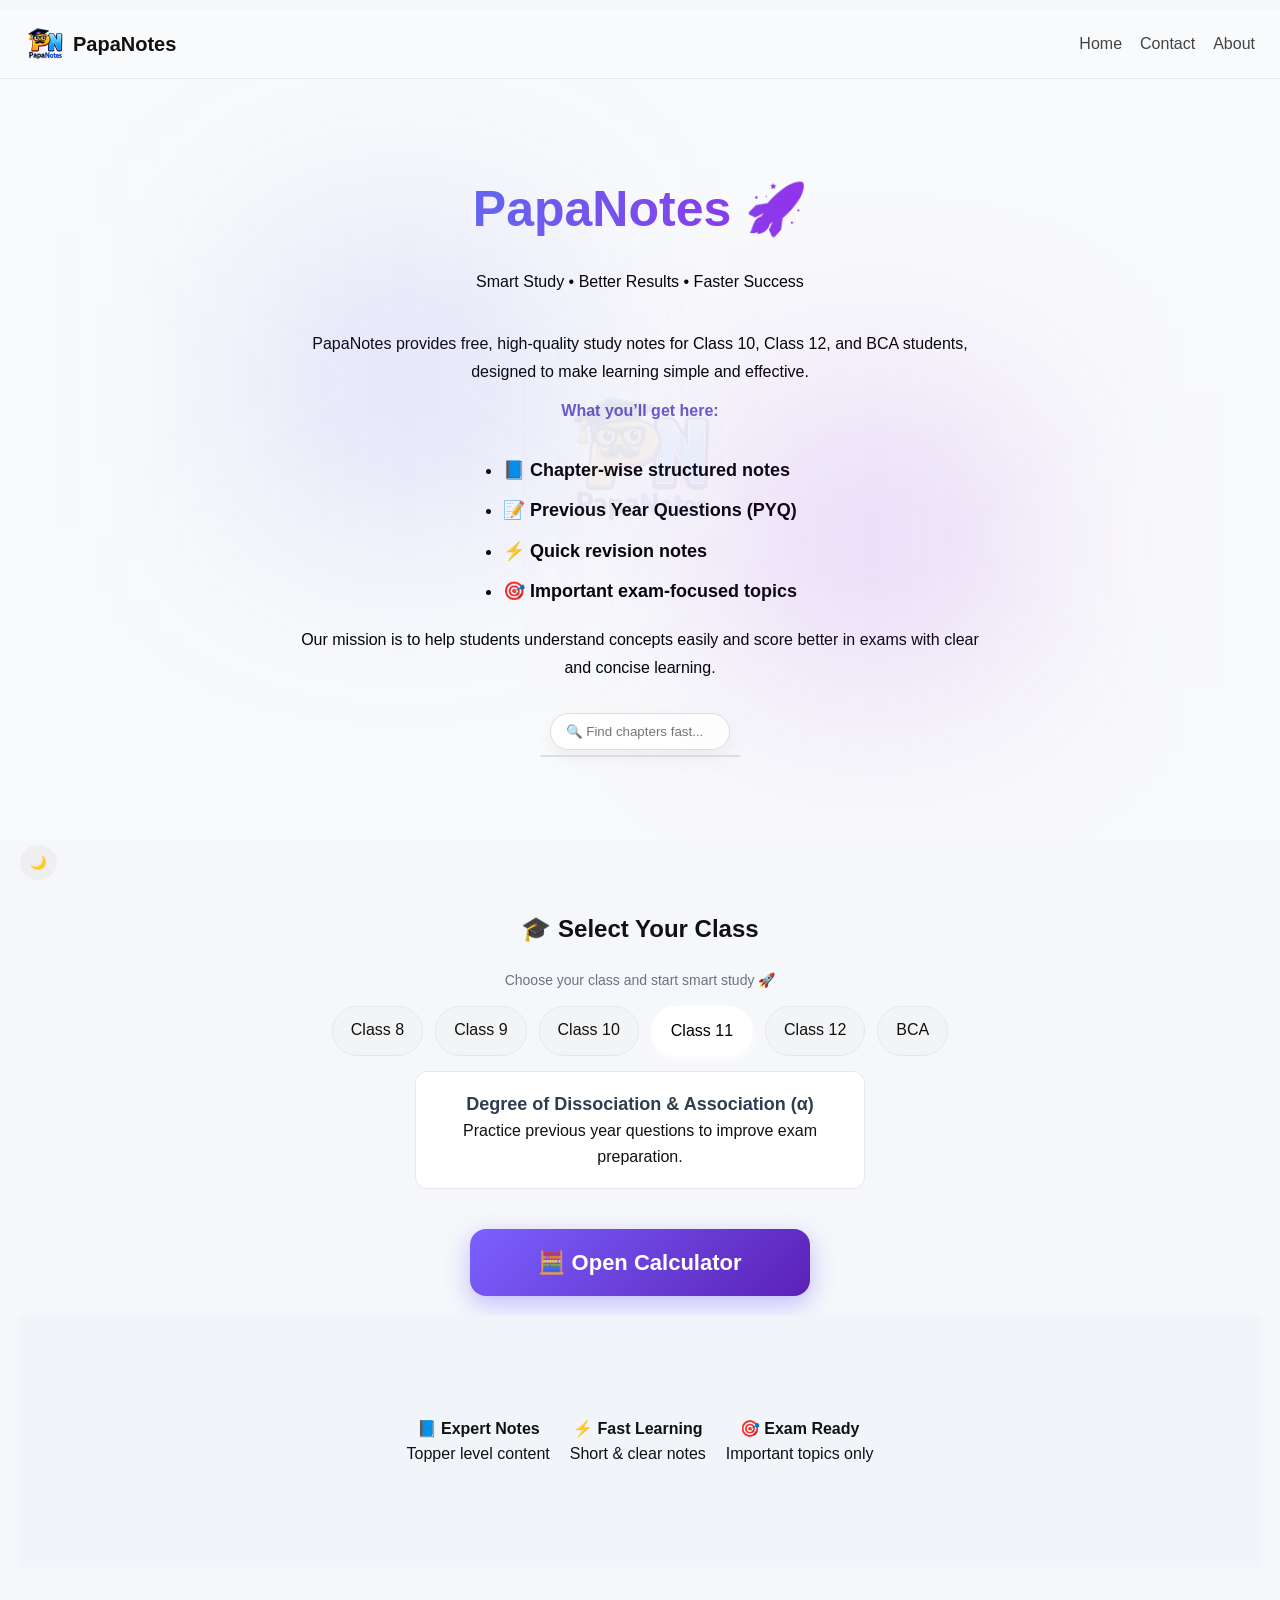
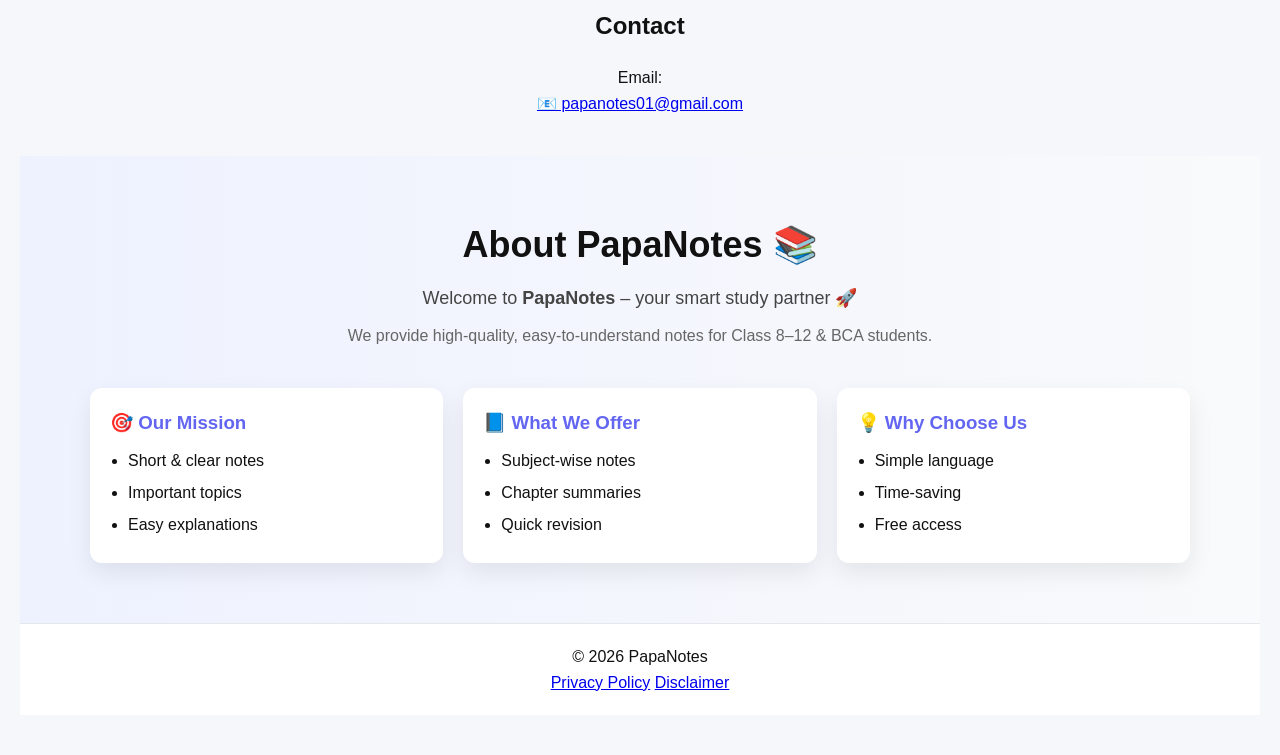
==== index.html @ 3b409f81 "Add files via upload" ====
<!DOCTYPE html>
<html lang="en">
<head>
  <script async src="https://pagead2.googlesyndication.com/pagead/js/adsbygoogle.js?client=ca-pub-1681547886173313"
     crossorigin="anonymous"></script>
  <!-- Google tag (gtag.js) -->
<script async src="https://www.googletagmanager.com/gtag/js?id=G-G0ZSZNT3M0"></script>
<script>
  window.dataLayer = window.dataLayer || [];
  function gtag(){dataLayer.push(arguments);}
  gtag('js', new Date());

  gtag('config', 'G-G0ZSZNT3M0');
</script>
  <meta name="google-site-verification" content="KwKXz7dbavoe0z3zYrjuUnHLo2ltd5LOJzb6hYoY4wk" />
  <meta property="og:image" content="https://papanotes-study.vercel.app/logopapanotes.png">
  <script type="application/ld+json">
{
  "@context": "https://schema.org",
  "@type": "Organization",
  "name": "PapaNotes",
  "url": "https://papanotes-study.vercel.app",
  "logo": "https://papanotes-study.vercel.app/logopapanotes.png"
}
</script>
<link rel="canonical" href="https://papanotes-study.vercel.app/">
  <meta charset="UTF-8">
  <meta name="viewport" content="width=device-width, initial-scale=1.0">
  
  <title>PapaNotes - All Subjects Notes for Class 8, 9, 10, 11, 12 | Free Study Material</title>
  <meta name="description" content="Download free notes for all subjects including Chemistry, Maths, Physics, Biology for Class 8, 9, 10, 11, 12. Best study material on PapaNotes.">

  <link rel="stylesheet" href="note.css">
  <link rel="icon" type="image/png" sizes="512x512" href="logopapanotes.png">
<link rel="apple-touch-icon" href="logopapanotes.png">
</head>


<body>
  <div id="loader">
  <div class="spinner"></div>
</div>
  

<!-- NAVBAR -->
<nav class="navbar">
  
  <h1><img src="logopapanotes.png" class="logo"> PapaNotes</h1>

  <div>
    <a href="#" onclick="goHome()">Home</a>
    <a href="#contact">Contact</a>
    <a href="about.html">About</a>


  </div>
</nav>


<!-- HERO -->
<section class="hero fade-up">
  <img src="logopapanotes.png" class="bg-logo">

  <h1 id="heroText"></h1>
  <p>Smart Study • Better Results • Faster Success</p>
  <div class="hero-text">

  <p>
  PapaNotes provides free, high-quality study notes for Class 10, Class 12, and BCA students, designed to make learning simple and effective.
  </p>

  <p><strong>What you’ll get here:</strong></p>

  <ul>
    <li>📘 Chapter-wise structured notes</li>
    <li>📝 Previous Year Questions (PYQ)</li>
    <li>⚡ Quick revision notes</li>
    <li>🎯 Important exam-focused topics</li>
  </ul>

  <p>
  Our mission is to help students understand concepts easily and score better in exams with clear and concise learning.
  </p>

</div>

  <!-- SEARCH -->
  <div class="search-box">
    <input id="search" placeholder="🔍 Find chapters fast...">

    <div id="suggestions" class="suggestions"></div>
  </div>
</section>

<!-- CATEGORY -->
<section class="categories fade-up">
  <h2 class="class-title">🎓 Select Your Class</h2>
<p class="sub-text">Choose your class and start smart study 🚀</p>

<div class="cat-box">
  <div class="cat" onclick="toggleClass('c8')"> Class 8</div>
<div class="cat" onclick="toggleClass('c9')"> Class 9</div>
<div class="cat" onclick="toggleClass('c10')"> Class 10</div>
<div class="cat active" onclick="toggleClass('c11')"> Class 11</div>
<div class="cat" onclick="toggleClass('c12')"> Class 12</div>
<div class="cat" onclick="toggleClass('bca')"> BCA</div>
</div>


    
    <div id="c8" class="subjects">
      <h3 onclick="toggleNote('math8')" class="sub-heading">Maths ➕</h3>

<div id="math8" class="note-content">

  <div class="card">
    <h3>1. Rational Numbers</h3>
    <p>Basics of rational numbers.</p>

    <div class="btn-box">
      <button class="btn pdf-btn">Coming Soon</button>
      <button class="btn info-btn disabled-btn" disabled>Info (Coming Soon)</button>
    </div>
  </div>

</div>
      <h3 onclick="toggleNote('sci8')" class="sub-heading">Science 🔬</h3>

<div id="sci8" class="note-content">

  <div class="card">
    <h3>1. Crop Production</h3>
    <p>Basics of agriculture.</p>

    <div class="btn-box">
      <button class="btn pdf-btn">Coming Soon</button>
      <button class="btn info-btn disabled-btn" disabled>Info (Coming Soon)</button>
    </div>
  </div>

</div>

    </div>
    <!-- CLASS 9 -->

<div id="c9" class="subjects">
      <h3 onclick="toggleNote('math9')" class="sub-heading">Maths ➕</h3>

<div id="math9" class="note-content">

  <div class="card">
    <h3>Number System</h3>
    <p>Basic concepts of real numbers.</p>


    <div class="btn-box">
      <button class="btn pdf-btn">Coming Soon</button>
      <button class="btn info-btn disabled-btn" disabled>Info (Coming Soon)</button>
    </div>
  </div>

</div>
      <h3 onclick="toggleNote('sci9')" class="sub-heading">Science 🔬</h3>

<div id="sci9" class="note-content">

  <!-- Chapter 1 -->
  <div class="card">
    <h3>📘 Class 9 Science – Chapter 1: Matter in Our Surroundings</h3>

    <p>
    This chapter explains the basic concept of matter, its properties, and different states (solid, liquid, gas). 
    It also covers particle nature of matter, diffusion, evaporation, and change of state with temperature and pressure.
    </p>

    <div class="btn-box">
      <button class="btn pdf-btn">Coming Soon</button>
      <button class="btn info-btn disabled-btn" disabled>
        Info (Coming Soon)
      </button>
    </div>
  </div>


  <!-- Chapter 2 -->
  <div class="card">
    <h3>📘 Class 9 Science – Chapter 2: Is Matter Around Us Pure</h3>

    <p>
    This chapter explains pure substances and mixtures. 
    Students learn about homogeneous and heterogeneous mixtures, solutions, colloids, suspensions, and separation techniques used in daily life.
    </p>

    <div class="btn-box">
      <button class="btn pdf-btn">Coming Soon</button>

      <button class="btn info-btn"
        onclick="event.stopPropagation(); openInfo(['chap2-science.jpeg'])">
        Info📊
      </button>
    </div>
  </div>

</div>
</div>
  <!-- CLASS 10 -->

<div id="c10" class="subjects">

  <p>Maths</p>

  <h3 onclick="toggleNote('science10')" style="cursor:pointer;">
    Science 📚
  </h3>

  <div id="science10" class="note-content" style="display:none;">

<!-- 1 -->
<div class="card" onclick style="border-left:6px solid #0800ff; background:linear-gradient(135deg,#f3e5f5,#fff);">
  <h3> 
1. Chemical Reactions & Equations
  </h3>




  <p>
Chemical Reactions and Equations is one of the most important chapters in Class 10 Science. It explains how substances change into new substances with different properties.
</p>

<p><strong>In this chapter, you will learn:</strong></p>

<ul>
  <li>What is a chemical reaction</li>
  <li>Types of chemical reactions (combination, decomposition, displacement, double displacement)</li>
  <li>How to write and balance chemical equations</li>
  <li>Oxidation and reduction (redox reactions)</li>
  <li>Effects like corrosion and rancidity</li>
</ul>


<p>
  
This chapter is very important for board exams and helps in building a strong foundation in chemistry.
</p>
 
  <div class="btn-box" onclick="event.stopPropagation()">
    <a href="/Chemical_Reactions_Class10.pdf" target="_blank" class="btn pdf-btn">Chemical_Reaction</a>
    <a href="/Galvanization_FINAL_v11.pdf" target="_blank" class="btn pdf-btn">Galvanization</a>
    <a href="/chemistry_poster.pdf" target="_blank" class="btn pdf-btn">First 30 Elements</a>
    <a href="/Reactivity_Series_FIXED.pdf" target="_blank" class="btn pdf-btn">Reactivity_Series</a>
    <a href="Corrosion&rancidity.pdf" target="_blank" class="btn pdf-btn">Corrosion & Rancidity</a>
  </div>
    




  <button class="btn info-btn"
onclick="event.stopPropagation(); openInfo([
  'Chemical_Reactions_info.jpeg',
  'goldenrules.jpeg',
  'OxidationReduction.jpeg',
  'CO2turn.jpeg',
  'reactivityseriesofmetals.jpeg',
  'common.jpeg',
  'electrolyticofwater.jpeg',
  'Corrosion_info.jpeg'
])">
  Info📊

  </button>
  </div>
   
<!-- 2 -->
<div class="card" onclick="toggleNote('ch2')" style="border-left:6px solid #7b1fa2; background:linear-gradient(135deg,#f3e5f5,#fff);">
  <h3>2. Acids, Bases & Salts</h3>

  <div id="ch2" class="note-content">
    <div class="btn-box">
      <button class="btn pdf-btn disabled-btn" disabled>PDF (Coming Soon)</button>
      <button class="btn info-btn disabled-btn" disabled>Info (Coming Soon)</button>
    </div>
  </div>
</div>

<!-- 3 -->
<div class="card" onclick="toggleNote('ch3')" style="border-left:6px solid #2e7d32; background:linear-gradient(135deg,#e8f5e9,#fff);">
  <h3>3. Metals & Non-Metals</h3>

  <div id="ch3" class="note-content">
    <div class="btn-box">
      <button class="btn pdf-btn disabled-btn" disabled>PDF (Coming Soon)</button>
      <button class="btn info-btn disabled-btn" disabled>Info (Coming Soon)</button>
    </div>
  </div>
</div>

<!-- 4 -->
<div class="card" onclick="toggleNote('ch4')" style="border-left:6px solid #ef6c00; background:linear-gradient(135deg,#fff3e0,#fff);">
  <h3>4. Carbon & Its Compounds</h3>

  <div id="ch4" class="note-content">
    <div class="btn-box">
      <button class="btn pdf-btn disabled-btn" disabled>PDF (Coming Soon)</button>
      <button class="btn info-btn disabled-btn" disabled>Info (Coming Soon)</button>
    </div>
  </div>
</div>

<!-- 5 -->
<div class="card" onclick="toggleNote('ch5')" style="border-left:6px solid #c62828; background:linear-gradient(135deg,#ffebee,#fff);">
  <h3>5. Life Processes</h3>

  <div id="ch5" class="note-content">
    <div class="btn-box">
      <button class="btn pdf-btn disabled-btn" disabled>PDF (Coming Soon)</button>
      <button class="btn info-btn"
        onclick="event.stopPropagation(); openInfo(['lifeprocesses.jpeg'])">
        Info📊
      </button>
    </div>
  </div>
</div>

<!-- 6 -->
<div class="card" onclick="toggleNote('ch6')" style="border-left:6px solid #00897b; background:linear-gradient(135deg,#e0f2f1,#fff);">
  <h3>6. Control & Coordination</h3>
  <div id="ch6" class="note-content">
    <div class="btn-box">
      <button class="btn pdf-btn disabled-btn" disabled>PDF (Coming Soon)</button>
      <button class="btn info-btn disabled-btn" disabled>Info (Coming Soon)</button>
    </div>
  </div>
</div>

<!-- 7 -->
<div class="card" onclick="toggleNote('ch7')" style="border-left:6px solid #d81b60; background:linear-gradient(135deg,#fce4ec,#fff);">
  <h3>7. How do Organisms Reproduce</h3>
  <div id="ch7" class="note-content">
    <div class="btn-box">
      <button class="btn pdf-btn disabled-btn" disabled>PDF (Coming Soon)</button>
      <button class="btn info-btn disabled-btn" disabled>Info (Coming Soon)</button>
    </div>
  </div>
</div>

<!-- 8 -->
<div class="card" onclick="toggleNote('ch8')" style="border-left:6px solid #3949ab; background:linear-gradient(135deg,#e8eaf6,#fff);">
  <h3>8. Heredity & Evolution</h3>
  <div id="ch8" class="note-content">
    <div class="btn-box">
      <button class="btn pdf-btn disabled-btn" disabled>PDF (Coming Soon)</button>
      <button class="btn info-btn disabled-btn" disabled>Info (Coming Soon)</button>
    </div>
  </div>
</div>

<!-- 9 -->
<div class="card" onclick="toggleNote('ch9')" style="border-left:6px solid #f9a825; background:linear-gradient(135deg,#fffde7,#fff);">
  <h3>9. Light - Reflection & Refraction</h3>
  <div id="ch9" class="note-content">
    <div class="btn-box">
      <button class="btn pdf-btn disabled-btn" disabled>PDF (Coming Soon)</button>
      <button class="btn info-btn"
        onclick="event.stopPropagation(); openInfo(['mirror&lens.jpeg'])">
        Info📊
      </button>
    </div>
  </div>
</div>

<!-- 10 -->
<div class="card" onclick="toggleNote('ch10')" style="border-left:6px solid #00acc1; background:linear-gradient(135deg,#e0f7fa,#fff);">
  <h3>10. Human Eye & Colourful World</h3>
  <div id="ch10" class="note-content">
    <div class="btn-box">
      <button class="btn pdf-btn disabled-btn" disabled>PDF (Coming Soon)</button>
      <button class="btn info-btn disabled-btn" disabled>Info (Coming Soon)</button>
    </div>
  </div>
</div>

<!-- 11 -->
<div class="card" onclick="toggleNote('ch11')" style="border-left:6px solid #6d4c41; background:linear-gradient(135deg,#efebe9,#fff);">
  <h3>11. Electricity</h3>
  <div id="ch11" class="note-content">
    <div class="btn-box">
      <button class="btn pdf-btn disabled-btn" disabled>PDF (Coming Soon)</button>
      <button class="btn info-btn disabled-btn" disabled>Info (Coming Soon)</button>
    </div>
  </div>
</div>

<!-- 12 -->
<div class="card" onclick="toggleNote('ch12')" style="border-left:6px solid #9e9d24; background:linear-gradient(135deg,#f9fbe7,#fff);">
  <h3>12. Magnetic Effects of Electric Current</h3>
  <div id="ch12" class="note-content">
    <div class="btn-box">
      <button class="btn pdf-btn disabled-btn" disabled>PDF (Coming Soon)</button>
      <button class="btn info-btn disabled-btn" disabled>Info (Coming Soon)</button>
    </div>
  </div>
</div>

<!-- 13 -->
<div class="card" onclick="toggleNote('ch13')" style="border-left:6px solid #616161; background:linear-gradient(135deg,#eeeeee,#fff);">
  <h3>13. Our Environment</h3>
  <div id="ch13" class="note-content">
    <div class="btn-box">
      <button class="btn pdf-btn disabled-btn" disabled>PDF (Coming Soon)</button>
      <button class="btn info-btn disabled-btn" disabled>Info (Coming Soon)</button>
    </div>
  </div>
</div>

  </div>
</div>

    
    <div id="c11" class="subjects">
      <!-- CLASS 11 CHEMISTRY -->

<h3 onclick="toggleNote('chem11')" class="subject-title bio" style="cursor:pointer;">
  Chemistry 🧪
</h3>

<div id="chem11" class="note-content" style="display:none;">

  <!-- Chapter 1 -->
  <div class="card">
    <h3>Some Basic Concepts of Chemistry</h3>
    <p>Introduction to chemistry, mole concept, laws of chemical combination.</p>
    <div class="btn-box">
      <button class="btn pdf-btn">Coming Soon</button>
      <!-- Info working -->
      <button class="btn info-btn"
        onclick="event.stopPropagation(); openInfo(['propertiesofmater.jpeg','statesofmater.jpeg'])">
        Info📊
      </button>
    </div>
  </div>

  <!-- Chapter 2 -->
  <div class="card">
    <h3>Structure of Atom</h3>
    <p>Atomic models, quantum numbers, electronic configuration.</p>
    <div class="btn-box">
      <button class="btn pdf-btn">Coming Soon</button>
      <button class="btn info-btn">Coming Soon</button>
    </div>
  </div>

  <!-- Chapter 3 -->
  <div class="card">
    <h3>Classification of Elements and Periodicity</h3>
    <p>Periodic table, trends, properties of elements.</p>
    <div class="btn-box">
      <button class="btn pdf-btn">Coming Soon</button>
      <button class="btn info-btn">Coming Soon</button>
    </div>
  </div>

  <!-- Chapter 4 -->
  <div class="card">
    <h3>Chemical Bonding and Molecular Structure</h3>
    <p>Types of bonds, VSEPR theory, hybridization.</p>
    <div class="btn-box">
      <button class="btn pdf-btn">Coming Soon</button>
      <button class="btn info-btn">Coming Soon</button>
    </div>
  </div>

  <!-- Chapter 5 -->
  <div class="card">
    <h3>States of Matter (Gases and Liquids)</h3>
    <p>Gas laws, intermolecular forces, behaviour of gases.</p>
    <div class="btn-box">
      <button class="btn pdf-btn">Coming Soon</button>
      <button class="btn info-btn">Coming Soon</button>
    </div>
  </div>

  <!-- Chapter 6 -->
  <div class="card">
    <h3>Thermodynamics</h3>
    <p>Energy changes, laws of thermodynamics, enthalpy.</p>
    <div class="btn-box">
      <button class="btn pdf-btn">Coming Soon</button>
      <button class="btn info-btn">Coming Soon</button>
    </div>
  </div>

  <!-- Chapter 7 -->
  <div class="card">
    <h3>Equilibrium</h3>
    <p>Chemical and ionic equilibrium, Le Chatelier’s principle.</p>
    <div class="btn-box">
      <button class="btn pdf-btn">Coming Soon</button>
      <button class="btn info-btn">Coming Soon</button>
    </div>
  </div>

  <!-- Chapter 8 -->
  <div class="card">
    <h3>Redox Reactions</h3>
    <p>Oxidation, reduction, balancing redox reactions.</p>
    <div class="btn-box">
      <button class="btn pdf-btn">Coming Soon</button>
      <button class="btn info-btn">Coming Soon</button>
    </div>
  </div>

  <!-- Chapter 9 -->
  <div class="card">
    <h3>Hydrogen</h3>
    <p>Properties, uses, and compounds of hydrogen.</p>
    <div class="btn-box">
      <button class="btn pdf-btn">Coming Soon</button>
      <button class="btn info-btn">Coming Soon</button>
    </div>
  </div>

  <!-- Chapter 10 -->
  <div class="card">
    <h3>The s-Block Elements</h3>
    <p>Alkali and alkaline earth metals.</p>
    <div class="btn-box">
      <button class="btn pdf-btn">Coming Soon</button>
      <button class="btn info-btn">Coming Soon</button>
    </div>
  </div>

  <!-- Chapter 11 -->
  <div class="card">
    <h3>The p-Block Elements</h3>
    <p>Group 13 to 18 elements and their properties.</p>
    <div class="btn-box">
      <button class="btn pdf-btn">Coming Soon</button>
      <button class="btn info-btn">Coming Soon</button>
    </div>
  </div>

  <!-- Chapter 12 -->
  <div class="card">
    <h3>Organic Chemistry – Some Basic Principles</h3>
    <p>Basic concepts, nomenclature, reaction mechanisms.</p>
    <div class="btn-box">
      <button class="btn pdf-btn">Coming Soon</button>
      <button class="btn info-btn">Coming Soon</button>
    </div>
  </div>

  <!-- Chapter 13 -->
  <div class="card">
    <h3>Hydrocarbons</h3>
    <p>Alkanes, alkenes, alkynes, aromatic hydrocarbons.</p>
    <div class="btn-box">
      <button class="btn pdf-btn">Coming Soon</button>
      <button class="btn info-btn">Coming Soon</button>
    </div>
  </div>

  <!-- Chapter 14 -->
  <div class="card">
    <h3>Environmental Chemistry</h3>
    <p>Pollution, environmental issues, green chemistry.</p>
    <div class="btn-box">
      <button class="btn pdf-btn">Coming Soon</button>
      <button class="btn info-btn">Coming Soon</button>
    </div>
  </div>

</div>
    </div>


<div id="c12" class="subjects">

  <!-- Biology heading -->
<h3 onclick="toggleNote('bioSection')" class="subject-title bio" style="cursor:pointer;">
  Biology 🧬
</h3>

<!-- Hidden Biology section -->
<div id="bioSection" class="note-content">

  <div class="card" onclick="toggleNote('bio1')">
    <h3>1. Life Processes</h3>
    <p>Nutrition, respiration, transportation & excretion basics.</p>

    <div id="bio1" class="note-content">
      <div class="btn-box">

        <!-- Coming Soon -->
        <button class="btn pdf-btn disabled">
          Coming Soon ⏳
        </button>

        <!-- Info -->
        <button class="btn info-btn"
          onclick="event.stopPropagation(); openInfo(['Biology-info.jpeg'])">
          Info
        </button>

      </div>
    </div>
  </div>

</div>

  <!-- 🔥 CHEMISTRY (FULL WORKING) -->
  <p onclick="toggleNote('chem12')" style="cursor:pointer;">
      Chemistry 🧪</p>

<div id="chem12" class="note-content">

 
  <!-- 1 -->
  <div class="card" onclick="toggleNote('c12ch1')">
  <h3>1. Solutions</h3>
  <p>
Solutions is one of the most important chapters in Class 12 Chemistry. It deals with the properties and behavior of solutions and their applications in daily life.
</p>

<p><strong>In this chapter, you will learn:</strong></p>

<ul>
  <li>Types of solutions (solid, liquid, gaseous)</li>
  <li>Concentration terms (molarity, molality, mole fraction)</li>
  <li>Raoult’s Law and its applications</li>
  <li>Ideal and non-ideal solutions</li>
  <li>Colligative properties (boiling point elevation, freezing point depression, osmotic pressure)</li>
</ul>



<p>
This chapter is very important for board exams and contains both theory and numerical-based questions.
</p>

  <div id="c12ch1" class="note-content">
    <div class="btn-box">

      <!-- PDF --> <a href="/AZEOTROPE.pdf" target="_blank" class="btn pdf-btn">Azeotrope</a>

<a href="/Colligative_Properties.pdf" target="_blank" class="btn pdf-btn">Colligative Properties</a>

<a href="/Gas_Laws_.pdf" target="_blank" class="btn pdf-btn">Henry, Raoult & Dalton</a>
<a href="n-factor-value-of-different-compound.pdf" target="_blank" class="btn pdf-btn">Normality ( n- factor) value</a>

      <!-- Info working -->
      <button class="btn info-btn"
onclick="event.stopPropagation(); openInfo([
  'degree.jpeg',
  'azeotrope.jpeg',
  'colligative.jpeg',
  'chatelier.3.jpeg',
  'solution_info.jpeg'
])">
  Info📊
</button>

    </div>
  </div> 
  </div>
  

  
<!-- 2 -->
<div class="card" onclick="toggleNote('c12ch2')">
  <h3>2. Electrochemistry</h3>
  <p>
Electrochemistry is one of the most important chapters in Class 12 Chemistry. It deals with the relationship between electrical energy and chemical reactions.
</p>

<p><strong>In this chapter, you will learn:</strong></p>

<ul>
  <li>Electrochemical cells and their types</li>
  <li>Galvanic (voltaic) and electrolytic cells</li>
  <li>Electrode potential and standard electrode potential</li>
  <li>Nernst equation and its applications</li>
  <li>Conductance and conductivity</li>
  <li>Batteries and fuel cells</li>
</ul>



<p>
This chapter is very important for board exams and includes both theory and numerical questions.
</p>
  
  <div id="c12ch2" class="note-content">
    <div class="btn-box">
      <a href="/ELECTRODES.pdf" target="_blank" class="btn pdf-btn">ELECTRODES</a>
      <a href="Electrochemical_Cell.pdf" target="_blank" class="btn pdf-btn">Electrochemical_Cell</a>

      <!-- Info working -->
      <button class="btn info-btn"
        onclick="event.stopPropagation(); openInfo(['chapter2-cell-sign-convention.jpeg','Electrochemical_Cel_linfo.jpeg','Salt_bridge&electrode.jpeg','standard.jpeg'])">
        Info📊
      </button>

    </div>
  </div>
</div>

<!-- 3 -->
<div class="card" onclick="toggleNote('c12ch3')">
  <h3>3. Chemical Kinetics</h3>
  <div id="c12ch3" class="note-content">
    <div class="btn-box">
      <button class="btn pdf-btn disabled-btn" disabled>PDF (Coming Soon)</button>
      <button class="btn info-btn disabled-btn" disabled>Info (Coming Soon)</button>
    </div>
  </div>
</div>

<!-- 4 -->
<div class="card" onclick="toggleNote('c12ch4')">
  <h3>4. d- and f-Block Elements</h3>
  <div id="c12ch4" class="note-content">
    <div class="btn-box">
      <button class="btn pdf-btn disabled-btn" disabled>PDF (Coming Soon)</button>
      <button class="btn info-btn disabled-btn" disabled>Info (Coming Soon)</button>
    </div>
  </div>
</div>

<!-- 5 -->
<div class="card" onclick="toggleNote('c12ch5')">
  <h3>5. Coordination Compounds</h3>
  <div id="c12ch5" class="note-content">
    <div class="btn-box">
      <button class="btn pdf-btn disabled-btn" disabled>PDF (Coming Soon)</button>
      <button class="btn info-btn disabled-btn" disabled>Info (Coming Soon)</button>
    </div>
  </div>
</div>

<!-- 6 -->
<div class="card" onclick="toggleNote('c12ch6')">
  <h3>6. Haloalkanes and Haloarenes</h3>
  <div id="c12ch6" class="note-content">
    <div class="btn-box">
      <button class="btn pdf-btn disabled-btn" disabled>PDF (Coming Soon)</button>
      <button class="btn info-btn disabled-btn" disabled>Info (Coming Soon)</button>
    </div>
  </div>
</div>

<!-- 7 -->
<div class="card" onclick="toggleNote('c12ch7')">
  <h3>7. Alcohols, Phenols and Ethers</h3>
  <div id="c12ch7" class="note-content">
    <div class="btn-box">
      <button class="btn pdf-btn disabled-btn" disabled>PDF (Coming Soon)</button>
      <button class="btn info-btn disabled-btn" disabled>Info (Coming Soon)</button>
    </div>
  </div>
</div>

<!-- 8 -->
<div class="card" onclick="toggleNote('c12ch8')">
  <h3>8. Aldehydes, Ketones and Carboxylic Acids</h3>
  <div id="c12ch8" class="note-content">
    <div class="btn-box">
      <button class="btn pdf-btn disabled-btn" disabled>PDF (Coming Soon)</button>
      <button class="btn info-btn disabled-btn" disabled>Info (Coming Soon)</button>
    </div>
  </div>
</div>

<!-- 9 -->
<div class="card" onclick="toggleNote('c12ch9')">
  <h3>9. Amines</h3>
  <div id="c12ch9" class="note-content">
    <div class="btn-box">
      <button class="btn pdf-btn disabled-btn" disabled>PDF (Coming Soon)</button>
      <button class="btn info-btn disabled-btn" disabled>Info (Coming Soon)</button>
    </div>
  </div>
</div>

<!-- 10 -->
<div class="card" onclick="toggleNote('c12ch10')">
  <h3>10. Biomolecules</h3>
  <div id="c12ch10" class="note-content">
    <div class="btn-box">
      <button class="btn pdf-btn disabled-btn" disabled>PDF (Coming Soon)</button>
      <button class="btn info-btn disabled-btn" disabled>Info (Coming Soon)</button>
    </div>
  </div>
</div>
</div>  <!-- chem12 -->
</div>  <!-- c12 -->



<div id="bca" class="subjects">

  <p onclick="toggleNote('bcaPyq')" style="cursor:pointer;">
    PYQ 📚
  </p>

  <div id="bcaPyq" class="note-content">

    <!-- DSA -->
    <div class="card blue" onclick="toggleNote('dsa')">
      <div class="icon">💻</div>

      <div class="content">
        <h3>DSA in C</h3>
        <p>
DSA in C Previous Year Questions help students understand important concepts like arrays, linked lists, stacks, and queues.

These questions are useful for practicing problem-solving and improving coding skills for exams.

Regular practice of PYQs helps in understanding exam patterns and scoring better marks.
</p>

        <div id="dsa" class="note-content">
          <div class="btn-box">
            <a href="DATA STRUCTURES---PYQ....pdf" class="btn pdf-btn">PYQ</a>
            <button class="btn info-btn disabled-btn" disabled>Info (Coming Soon)</button>
              
            </button>
          </div>
        </div>
      </div>

      <div class="arrow">➜</div>
    </div>

    <!-- WEB -->
    <div class="card purple" onclick="toggleNote('web')">
      <div class="icon">🌐</div>

      <div class="content">
        <h3>Web Technology</h3>
        <p>
Web Technology PYQs cover important topics like HTML, CSS, JavaScript, and web development basics.

These questions help students revise key concepts and understand how web applications are built.

Practicing previous year questions improves both theoretical and practical knowledge.
</p>

        <div id="web" class="note-content">
          <div class="btn-box">
            <a href="Web-tecknology..pdf" class="btn pdf-btn">PYQ</a>
            <button class="btn info-btn disabled-btn" disabled>Info (Coming Soon)</button>
            </button>
          </div>
        </div>
      </div>

      <div class="arrow">➜</div>
    </div>

    <!-- JAVA -->
    <div class="card green" onclick="toggleNote('java')">
      <div class="icon">☕</div>

      <div class="content">
        <h3>Java</h3>
        <p>
Java Previous Year Questions focus on object-oriented programming concepts such as classes, inheritance, polymorphism, and exception handling.

These questions are important for both theory and coding-based exams.

Practicing PYQs helps in improving logical thinking and programming skills.
</p>

        <div id="java" class="note-content">
          <div class="btn-box">
            <a href="OOP-java.pdf" class="btn pdf-btn">PYQ</a>
            <button class="btn info-btn disabled-btn" disabled>Info (Coming Soon)</button>
            </button>
          </div>
        </div>
      </div>

      <div class="arrow">➜</div>
    </div>

    <!-- OS -->
    <div class="card blue" onclick="toggleNote('os')">
      <div class="icon">🖥️</div>

      <div class="content">
        <h3>Operating System</h3>
        <p>
Operating System PYQs include important topics like process management, memory management, scheduling, and file systems.

These questions help students understand core OS concepts and prepare effectively for exams.

Regular practice ensures better understanding and higher scores.
</p>

        <div id="os" class="note-content">
          <div class="btn-box">
            <a href="OPERATING SYSTEM.pdf" class="btn pdf-btn">PYQ</a>
            <button class="btn info-btn disabled-btn" disabled>Info (Coming Soon)</button>
            </button>
          </div>
        </div>
      </div>

      <div class="arrow">➜</div>
    </div>

  </div>
</div>
<!-- NOTES -->
<section class="notes fade-up" id="notes">

  <div class="container">  

    <!-- 🔥 NEW IMAGE NOTE (α TOPIC) -->
    <div class="card" onclick="toggleNote('alphaNote')">
      <h3>Degree of Dissociation & Association (α)</h3>
      <p>
Practice previous year questions to improve exam preparation.
</p>

      <div id="alphaNote" class="note-content">
        
        <img src="alpha.jpg.jpeg" class="note-img" onclick="openImage(this.src)">

        <a href="alpha.jpg.jpeg" target="_blank">🔍 Full View</a>
        <a href="alpha.jpg.jpeg" download>⬇️ Download</a>

      </div>
    </div>

  </div>
</section>
<!-- OPEN BUTTON -->

<div class="calc-option"
onclick="toggleCalculator()">

🧮 Open Calculator

</div>

<!-- CALCULATOR -->

<div id="calculator-box">

  <div class="calc">

    <input type="text"
    id="display"
    readonly>

    <div class="buttons">

      <button onclick="clearDisplay()">C</button>

      <button onclick="appendValue('%')">%</button>

      <button onclick="appendValue('/')">/</button>

      <button onclick="deleteLast()">⌫</button>

      <button onclick="appendValue('7')">7</button>
      <button onclick="appendValue('8')">8</button>
      <button onclick="appendValue('9')">9</button>
      <button onclick="appendValue('*')">*</button>

      <button onclick="appendValue('4')">4</button>
      <button onclick="appendValue('5')">5</button>
      <button onclick="appendValue('6')">6</button>
      <button onclick="appendValue('-')">-</button>

      <button onclick="appendValue('1')">1</button>
      <button onclick="appendValue('2')">2</button>
      <button onclick="appendValue('3')">3</button>
      <button onclick="appendValue('+')">+</button>

      <button onclick="appendValue('0')">0</button>

      <button onclick="appendValue('.')">.</button>

      <button onclick="calculate()">=</button>

    </div>

  </div>

</div>

<!-- IMAGE POPUP -->


<!-- FEATURES -->
<section class="features fade-up">
  <div class="features">
  <div class="feature-box">
    <h4>📘 Expert Notes</h4>
    <p>Topper level content</p>
  </div>

  <div class="feature-box">
    <h4>⚡ Fast Learning</h4>
    <p>Short & clear notes</p>
  </div>

  <div class="feature-box">
    <h4>🎯 Exam Ready</h4>
    <p>Important topics only</p>
  </div>
</div>
</section>

<!-- CONTACT -->
<section id="contact" class="fade-up">
  <h2>Contact</h2>

  <p>Email:</p>
  <a href="mailto:papanotes01@gmail.com">
    📧 papanotes01@gmail.com
  </a>
</section>
<section class="about-section">

  <div class="about-box">

    <h1>About PapaNotes 📚</h1>

    <p class="about-intro">
      Welcome to <b>PapaNotes</b> – your smart study partner 🚀
    </p>

    <p class="about-desc">
      We provide high-quality, easy-to-understand notes for Class 8–12 & BCA students.
    </p>

    <div class="about-grid">

      <div class="about-card">
        <h3>🎯 Our Mission</h3>
        <ul>
          <li>Short & clear notes</li>
          <li>Important topics</li>
          <li>Easy explanations</li>
        </ul>
      </div>

      <div class="about-card">
        <h3>📘 What We Offer</h3>
        <ul>
          <li>Subject-wise notes</li>
          <li>Chapter summaries</li>
          <li>Quick revision</li>
        </ul>
      </div>

      <div class="about-card">
        <h3>💡 Why Choose Us</h3>
        <ul>
          <li>Simple language</li>
          <li>Time-saving</li>
          <li>Free access</li>
        </ul>
      </div>

    </div>

  </div>
  

</section>

<!-- FOOTER -->
<footer>
  <p>© 2026 PapaNotes</p>

  <a href="privacy.html">Privacy Policy</a>
  <a href="disclaimer.html">Disclaimer</a>
</footer>
<script>
  window.onload = function(){
    var loader = document.getElementById("loader");
    if(loader){
      loader.style.display = "none";
    }
  };
  
</script>
</script>
<script>
  setTimeout(()=>{
    const loader = document.getElementById("loader");
    if(loader) loader.style.display="none";
  },2000);
</script>



<script src="notess.js"></script>





<!-- page ka sab content ... -->

<!-- 🔥 POPUP (body ke end me, last element) -->
<div id="imgPopup" onclick="closeImage()">
  <span class="close" onclick="event.stopPropagation(); closeImage()">✖</span>
  <img id="popupImg" alt="preview" />
  <button class="prev" onclick="event.stopPropagation(); prevImage()">❮</button>
  <button class="next" onclick="event.stopPropagation(); nextImage()">❯</button>
</div>

</body>

</html>
---- note.css ----
/* ===== RESET ===== */
*{
  margin:0;
  padding:0;
  box-sizing:border-box;
  font-family:'Segoe UI',sans-serif;
}

body{
  background:#f5f7fb;
  color:#111;
  line-height:1.6;
}

/* ===== NAVBAR ===== */
.navbar{
  display:flex;
  justify-content:space-between;
  align-items:center;
  padding:14px 25px;
  background:white;
  border-bottom:1px solid #e5e7eb;
}

.navbar h1{
  display:flex;
  align-items:center;
  gap:8px;
  font-size:20px;
  font-weight:700;
}

.logo{
  height:32px;
}

.navbar div{
  display:flex;
  gap:18px;
}

.navbar a{
  text-decoration:none;
  color:#444;
  font-weight:500;
}

.navbar a:hover{
  color:#6366f1;
}

/* ===== HERO ===== */
.hero{
  text-align:center;
  padding:80px 20px;
  background:linear-gradient(to bottom,#ffffff,#eef2f7);
}

.bg-logo{
  width:120px;
  opacity:0.1;
  position:absolute;
  left:50%;
  transform:translateX(-50%);
}

.hero h1{
  font-size:42px;
  font-weight:900;
}

.hero p{
  margin-top:10px;
  color:#6b7280;
}

/* ===== SEARCH ===== */
.search-box{
  margin-top:20px;
}

.search-box input{
  width:90%;
  max-width:450px;
  padding:14px;
  border-radius:30px;
  border:1px solid #e5e7eb;
  outline:none;
}

.suggestions{
  margin-top:5px;
  background:white;
  border:1px solid #ddd;
  border-radius:10px;
}

/* ===== CATEGORY ===== */
.categories{
  text-align:center;
  padding:50px 20px;
}

.categories h2{
  margin-bottom:20px;
  font-size:24px;
}

/* FIX DOUBLE CAT BOX */
.cat-box{
  display:flex;
  justify-content:center;
  flex-wrap:wrap;
  gap:12px;
}

/* BUTTON */
.cat{
  padding:10px 18px;
  border-radius:999px;
  border:1px solid #e5e7eb;
  background:white;
  cursor:pointer;
  transition:0.2s;
}

.cat:hover{
  background:#6366f1;
  color:white;
}

.cat.active{
  background:#6366f1;
  color:white;
}

/* ===== SUBJECT ===== */
.subjects{
  display:none;
  margin-top:15px;
}

.subjects.active{
  display:block;
}

/* ===== CARD ===== */
.card{
  width:90%;
  max-width:450px;
  margin:15px auto;
  padding:18px;

  background:white;
  border-radius:12px;
  border:1px solid #e5e7eb;

  cursor:pointer;
  transition:0.2s;
}

.card:hover{
  transform:translateY(-4px);
  box-shadow:0 10px 20px rgba(0,0,0,0.08);
}

.card h3{
  font-size:18px;
  font-weight:600;
}

/* ===== BUTTON ===== */
.btn-box{
  display:flex;
  justify-content:center;
  gap:10px;
  flex-wrap:wrap;
  margin-top:10px;
}

.btn{
  padding:8px 14px;
  border-radius:8px;
  border:none;
  color:white;
  cursor:pointer;
}

.pdf-btn{
  background: linear-gradient(135deg, #ff6a00, #ee0979);  /* 🔥 new color */
  color: white;
}

.info-btn{
  background:#6366f1;
}

/* ===== NOTE ===== */
.note-content{
  display:none;
}

.note-content.active{
  display:block;
}

/* ===== IMAGE ===== */
.note-img{
  width:100%;
  border-radius:10px;
  margin-top:10px;
}

/* ===== POPUP ===== */


/* ===== FEATURES ===== */
.features{
  display:flex;
  justify-content:center;
  gap:20px;
  flex-wrap:wrap;
  padding:50px;
  background:#f1f5f9;
}

.box{
  width:200px;
  padding:20px;
  border-radius:10px;
  background:white;
  border:1px solid #e5e7eb;
  text-align:center;
}

/* ===== CONTACT ===== */
#contact{
  text-align:center;
  padding:40px;
}

/* ===== FOOTER ===== */
footer{
  text-align:center;
  padding:20px;
  border-top:1px solid #e5e7eb;
  background:white;
}

/* ===== MOBILE ===== */
@media(max-width:600px){

  .navbar{
    flex-direction:column;
    gap:10px;
  }

  .btn-box{
    flex-direction:column;
  }

  .btn{
    width:100%;
  }

}
/* ===== SMOOTH FADE ANIMATION ===== */
.fade-up{
  opacity:0;
  transform:translateY(30px);
  transition:all .6s ease;
}
.fade-up.show{
  opacity:1;
  transform:translateY(0);
}

/* ===== HERO LOGO FLOAT ===== */
.bg-logo{
  position:absolute;
  top:50%;
  left:50%;
  transform:translate(-50%,-50%);
  width:160px;
  opacity:0.05;
  animation:float 6s ease-in-out infinite;
}
@keyframes float{
  0%,100%{ transform:translate(-50%,-50%) translateY(0);}
  50%{ transform:translate(-50%,-50%) translateY(-10px);}
}

/* ===== CARD PREMIUM EFFECT ===== */
.card{
  position:relative;
  overflow:hidden;
}

.card::before{
  content:"";
  position:absolute;
  inset:0;
  background:linear-gradient(120deg,transparent,rgba(99,102,241,0.15),transparent);
  opacity:0;
  transition:0.3s;
}

.card:hover::before{
  opacity:1;
}

/* ===== BUTTON GLOW ===== */
.btn{
  position:relative;
  overflow:hidden;
}

.btn::after{
  content:"";
  position:absolute;
  top:0;
  left:-100%;
  width:100%;
  height:100%;
  background:linear-gradient(120deg,transparent,rgba(255,255,255,0.4),transparent);
  transition:0.4s;
}

.btn:hover::after{
  left:100%;
}

/* ===== CATEGORY HOVER EFFECT ===== */
.cat{
  position:relative;
}

.cat::after{
  content:"";
  position:absolute;
  bottom:-4px;
  left:50%;
  width:0%;
  height:2px;
  background:#6366f1;
  transition:.3s;
  transform:translateX(-50%);
}

.cat:hover::after{
  width:60%;
}

/* ===== SEARCH FOCUS GLOW ===== */
.search-box input:focus{
  box-shadow:0 0 0 3px rgba(99,102,241,0.15);
}

/* ===== SCROLLBAR STYLE ===== */
::-webkit-scrollbar{
  width:6px;
}
::-webkit-scrollbar-thumb{
  background:#6366f1;
  border-radius:10px;
}
/* =========================
   🎯 SUBJECT CENTER FIX
========================= */
.subjects{
  text-align:center;
  width:100%;
}

.subjects p{
  display:block;
  text-align:center;
  margin:6px 0;
}

/* =========================
   🎯 CLASS BUTTON ALIGN FIX
========================= */
.cat-box{
  display:flex;
  justify-content:center;
  flex-wrap:wrap;
  gap:12px;
}

/* =========================
   🎯 CARD CENTER FIX
========================= */
.card{
  margin-left:auto;
  margin-right:auto;
}

/* =========================
   🎯 LOGO IMPROVE
========================= */
.navbar{
  background:#f8fafc;
}

.logo{
  height:40px;   /* पहले 30 था */
  width:auto;
}

/* =========================
   🎯 HERO LOGO STYLE
========================= */
.bg-logo{
  width:150px;
  opacity:0.08;
}

/* =========================
   🎯 CLASS 12 LEFT FIX
========================= */
#c12{
  text-align:center;
}

#c12 p{
  text-align:center;
}

/* =========================
   🎯 CLASS 10 FIX
========================= */
#c10{
  text-align:center;
}

/* =========================
   🎯 EXTRA CLEAN SPACING
========================= */
.categories{
  padding:40px 20px;
}

.categories h2{
  text-align:center;
  margin-bottom:20px;
}

/* =========================
   🔥 HERO PREMIUM LOOK
========================= */
.hero{
  display:flex;
  flex-direction:column;
  align-items:center;
  justify-content:center;

  text-align:center;
  padding:100px 20px;

  background:linear-gradient(135deg,#ffffff,#eef2ff);
  position:relative;
  overflow:hidden;
}

/* =========================
   🔥 TITLE GRADIENT
========================= */
.hero h1{
  font-size:48px;
  font-weight:900;
  margin-bottom:10px;

  background:linear-gradient(90deg,#6366f1,#9333ea);
  background-clip:text;
  -webkit-background-clip:text;
  -webkit-text-fill-color:transparent;
}

/* =========================
   🔥 SUBTEXT
========================= */
.hero p{
  font-size:16px;
  color:#6b7280;
  margin-bottom:25px;
}

/* =========================
   🔥 SEARCH GLASS STYLE
========================= */
.search-box input{
  background:rgba(255,255,255,0.8);
  backdrop-filter:blur(10px);

  border-radius:30px;
  padding:14px 18px;
  border:1px solid #e5e7eb;

  box-shadow:0 8px 20px rgba(0,0,0,0.05);
}

/* =========================
   🔥 FLOATING BACKGROUND LOGO
========================= */
.bg-logo{
  position:absolute;
  top:50%;
  left:50%;
  transform:translate(-50%,-50%);
  width:160px;
  opacity:0.05;
  animation:float 6s ease-in-out infinite;
}

/* FLOAT ANIMATION */
@keyframes float{
  0%,100%{ transform:translate(-50%,-50%) translateY(0);}
  50%{ transform:translate(-50%,-50%) translateY(-12px);}
}

/* =========================
   🔥 HERO GLOW EFFECT
========================= */
.hero::before{
  content:"";
  position:absolute;
  width:300px;
  height:300px;
  background:rgba(99,102,241,0.15);
  filter:blur(100px);
  top:20%;
  left:20%;
}

.hero::after{
  content:"";
  position:absolute;
  width:300px;
  height:300px;
  background:rgba(147,51,234,0.15);
  filter:blur(100px);
  bottom:20%;
  right:20%;
}
.subjects{
  display:none;
}

.subjects.active{
  display:block;
}

.note-content{
  display:none;
}

.note-content.active{
  display:block;
}
.dark-mode{
  background:#020617;
  color:white;
}
/* 🔥 SEARCH ALWAYS CLICKABLE */
.search-box{
  position:relative;
  z-index:9999;
}

/* input ko top pe lao */
.search-box input{
  position:relative;
  z-index:10000;
}

/* suggestions */
.suggestions{
  position:absolute;
  width:100%;
  background:white;
  z-index:10000;
}

/* 🔥 mobile touch fix */
input, button{
  pointer-events:auto;
}

/* 🔥 prevent overlap issues */
.hero, .card, section{
  position:relative;
  z-index:1;
}
/* ===== FINAL OVERLAY KILL FIX ===== */

.note-content{
  position: static !important;
  display: none !important;
  width: 100% !important;
  margin: 10px 0 !important;
  z-index: 1 !important;
  transform: none !important;
}

/* show */
.note-content.active{
  display: block !important;
}

/* subjects */
.subjects{
  position: static !important;
}

/* 🔥 IMPORTANT: card parent fix */
.card{
  position: relative !important;
}

/* 🔥 remove center floating */
.note-content,
.card{
  left: auto !important;
  top: auto !important;
}

/* 🔥 search always top */
.search-box{
  position: relative;
  z-index: 99999 !important;
}
/* ONLY ONE NOTE OPEN AT A TIME (visual fix) */
.note-content{
  display:none;
}

.note-content.active{
  display:block;
}

/* card stable */
.card{
  position:relative;
  overflow:visible;
}

.sub-text{
  color:#6b7280;
  font-size:14px;
  margin-top:5px;
}
.cat-box{
  display:flex;
  justify-content:center;
  gap:10px;
  flex-wrap:wrap;
  margin-top:15px;
}

.cat{
  padding:10px 18px;
  border-radius:30px;
  border:1px solid #e5e7eb;
  background:#f9fafb;
  cursor:pointer;
  transition:0.3s;
  font-weight:500;
}

/* hover */
.cat:hover{
  background:#eef2ff;
  transform:translateY(-2px);
}

/* active (🔥 main look) */
.cat.active{
  background:linear-gradient(135deg,#6366f1,#9333ea);
  color:white;
  border:none;
  box-shadow:0 6px 15px rgba(99,102,241,0.4);
}

/* ===== TITLE ===== */
.class-title{
  text-align:center;
  font-size:28px;
  font-weight:800;
  margin-top:30px;
}

/* subtitle */
.sub-text{
  text-align:center;
  color:#6b7280;
  font-size:14px;
  margin-bottom:15px;
}

/* ===== CLASS BOX ===== */
.cat-box{
  display:flex;
  justify-content:center;
  gap:12px;
  flex-wrap:wrap;
}

/* ===== BUTTON STYLE ===== */
.cat{
  padding:10px 18px;
  border-radius:30px;
  background:#f3f4f6;
  border:1px solid #e5e7eb;
  cursor:pointer;
  transition:all 0.25s ease;
  font-weight:500;
}

/* hover effect */
.cat:hover{
  transform:translateY(-3px);
  background:#eef2ff;
}

/* active class (🔥 main look) */
.cat.active{
  background:linear-gradient(135deg,#6366f1,#9333ea);
  color:white;
  border:none;
  box-shadow:0 6px 20px rgba(99,102,241,0.4);
}

/* click effect */
.cat:active{
  transform:scale(0.95);
}

/* NORMAL BUTTON */
.cat{
  padding:10px 18px;
  border-radius:30px;
  background:#f3f4f6;   /* same light grey */
  border:1px solid #e5e7eb;
  color:#111;
}

/* HOVER */
.cat:hover{
  background:#eff0f2;
}

/* ACTIVE (same for all) */
/* ACTIVE CLASS (Class 11 selected) */
.cat.active{
  background:#ffffff;   /* white */
  color:#000000;        /* black text */
  border:2px solid #ffffff;  /* optional purple border */
  box-shadow:0 4px 10px rgb(255, 252, 252);
}

/* 🔥 NOTE FIX (NO POPUP) */
.note-content{
  position: relative !important;
  top: auto !important;
  left: auto !important;
  transform: none !important;

  width: 100% !important;
  margin: 10px 0 !important;

  display: none;
  z-index: 1;
}

/* show properly */
.note-content.active{
  display: block !important;
}

/* card normal flow */
.card{
  position: relative !important;
  overflow: visible !important;
}

/* subjects fix */
.subjects{
  position: relative !important;
}

/* ===== ABOUT PAGE ===== */
.about-container{
  max-width:900px;
  margin:40px auto;
  padding:25px;
  background:#ffffff;
  border-radius:12px;
  box-shadow:0 10px 30px rgba(0,0,0,0.08);
}

/* heading */
.about-container h1{
  text-align:center;
  font-size:32px;
  margin-bottom:15px;
}

/* section titles */
.about-container h2{
  margin-top:25px;
  color:#6366f1;
}

/* paragraph */
.about-container p{
  color:#444;
  margin-top:8px;
}

/* list */
.about-container ul{
  margin-top:10px;
  padding-left:20px;
}

.about-container li{
  margin-bottom:5px;
}

/* divider */
.about-container hr{
  margin:20px 0;
  border:none;
  height:1px;
  background:#e5e7eb;
}

/* email link */
.about-container a{
  color:#6366f1;
  text-decoration:none;
}

.about-container a:hover{
  text-decoration:underline;
}

/* mobile responsive */
@media(max-width:600px){
  .about-container{
    margin:20px;
    padding:15px;
  }

  .about-container h1{
    font-size:24px;
  }
}
.about-container{
  transition:0.3s;
}

.about-container:hover{
  transform:translateY(-5px);
}
/* ===== ABOUT SECTION ===== */
.about-container{
  max-width:900px;
  margin:60px auto;
  padding:30px;
  background:#ffffff;
  border-radius:16px;
  box-shadow:0 15px 40px rgba(0,0,0,0.08);
  line-height:1.7;
}

/* heading */
.about-container h1{
  text-align:center;
  font-size:34px;
  margin-bottom:15px;
}

/* intro text */
.about-intro{
  text-align:center;
  font-size:18px;
  color:#444;
}

/* description */
.about-desc{
  text-align:center;
  font-size:16px;
  margin-top:10px;
}

/* section headings */
.about-container h2{
  margin-top:30px;
  color:#6366f1;
}

/* list */
.about-container ul{
  margin-top:10px;
  padding-left:20px;
}

.about-container li{
  margin-bottom:6px;
}

/* divider */
.about-container hr{
  margin:25px 0;
  border:none;
  height:1px;
  background:#e5e7eb;
}

/* hover effect */
.about-container:hover{
  transform:translateY(-5px);
  transition:0.3s;
}

/* mobile */
@media(max-width:600px){
  .about-container{
    margin:20px;
    padding:20px;
  }

  .about-container h1{
    font-size:26px;
  }
}

/* FULL SECTION */
.about-section{
  background:linear-gradient(to right,#eef2ff,#f9fafb);
  padding:60px 20px;
}

/* container */
.about-box{
  max-width:1100px;
  margin:auto;
  text-align:center;
}

/* heading */
.about-box h1{
  font-size:36px;
  margin-bottom:10px;
}

/* text */
.about-intro{
  font-size:18px;
  color:#444;
}

.about-desc{
  margin-top:10px;
  margin-bottom:40px;
  color:#666;
}

/* grid */
.about-grid{
  display:grid;
  grid-template-columns:repeat(auto-fit,minmax(250px,1fr));
  gap:20px;
}

/* cards */
.about-card{
  background:white;
  padding:20px;
  border-radius:12px;
  box-shadow:0 10px 25px rgba(0,0,0,0.08);
  text-align:left;
  transition:0.3s;
}

.about-card:hover{
  transform:translateY(-5px);
}

/* headings */
.about-card h3{
  margin-bottom:10px;
  color:#6366f1;
}

/* list */
.about-card ul{
  padding-left:18px;
}

.about-card li{
  margin-bottom:6px;
}

/* hidden initially */
.fade-in{
  opacity:0;
  transform:translateY(40px);
  transition:all 0.8s ease;
}

/* visible */
.fade-in.show{
  opacity:1;
  transform:translateY(0);
}

/* loader bg */
#loader{
  position:fixed;
  width:100%;
  height:100%;
  background:white;
  display:flex;
  justify-content:center;
  align-items:center;
  z-index:9999;
}

/* spinner */
.spinner{
  width:50px;
  height:50px;
  border:5px solid #e5e7eb;
  border-top:5px solid #6366f1;
  border-radius:50%;
  animation:spin 1s linear infinite;
}

@keyframes spin{
  100%{transform:rotate(360deg);}
}

/* navbar smooth */
nav{
  position:sticky;
  top:0;
  background:white;
  z-index:1000;
  transition:0.3s;
}

/* scroll effect */
nav.scrolled{
  box-shadow:0 4px 15px rgba(0,0,0,0.1);
}
.btn{
  transition:0.3s;
}

.btn:hover{
  transform:translateY(-3px) scale(1.05);
}
#loader{
  transition:opacity 0.4s ease;
}
#search{
  padding:10px 15px;
  border-radius:20px;
  border:1px solid #ddd;
  outline:none;
  transition:0.3s;
}

#search:focus{
  border-color:#6366f1;
  box-shadow:0 0 8px rgba(99,102,241,0.3);
}

.subjects{
  display: none;
}

.subjects.active{
  display: block;
}

.note-content{
  display: none;
}

.note-content.active{
  display: block;
}

/* POPUP */




/* 👇 hover effect (optional) */
.prev:hover, .next:hover {
  color: #00ffff; /* light glow */
}


/* hover effect */
.prev:hover, .next:hover{
  transform: translateY(-50%) scale(1.2);
  background: rgba(0,0,0,0.9);
}
.hero-text{
  font-size: 16px;
  font-weight: 500;
  text-align: center;

  color: #08dbf2;  /*
.tagline{
  color: #ffd54f;   /* yellow */
  font-weight: bold;
}
/* 🔥 Heading (heroText) */
.hero p{
  color: #040404;
  text-align: center;
  font-weight: 500;
}
/* container safe rakho */
.slider-container {
  position: relative;
  overflow: hidden; /* arrow bahar nahi jayega */
}



@media (max-width: 600px) {
  .prev, .next {
    font-size: 18px;
    width: 30px;
    height: 30px;
  }
}
/* ===== FINAL POPUP (CLEAN) ===== */


#bca{
  margin-top: 20px;
}

/* PYQ heading */
#bca > p{
  font-size: 18px;
  font-weight: 600;
  color: #6a11cb;
  text-align: center;
  margin-bottom: 15px;
}

/* cards */
#bca .card{
  background: linear-gradient(135deg, #f5f7fa, #e4e9f7);
  border-radius: 15px;
  padding: 15px;
  margin-bottom: 15px;

  box-shadow: 0 5px 15px rgba(0,0,0,0.1);
  transition: 0.3s;
}

/* hover effect */
#bca .card:hover{
  transform: translateY(-5px);
  box-shadow: 0 10px 25px rgba(0,0,0,0.15);
}

/* headings */
#bca .card h3{
  color: #2c3e50;
  margin-bottom: 5px;
}

/* text */
#bca .card p{
  color: #555;
  font-size: 14px;
}

/* buttons */
#bca .btn{
  padding: 8px 14px;
  border-radius: 8px;
  border: none;
  cursor: pointer;
  font-size: 14px;
  margin-right: 8px;
}

/* PDF button */
.btn.pdf-btn{
  background: linear-gradient(135deg, #ff6a00, #ee0979) !important;
  color: white !important;
  border-radius: 10px;
  box-shadow: 0 0 10px rgba(255, 105, 135, 0.6);
  transition: 0.3s;
}

.btn.pdf-btn:hover{
  box-shadow: 0 0 20px rgba(255, 105, 135, 1);
  transform: scale(1.05);
}


/* Info button */
#bca .info-btn{
  background: linear-gradient(135deg, #6a11cb, #2575fc);
  color: white;
}

/* hidden content */
#bca .note-content{
  margin-top: 10px;
}
/* ===== CLASS 10 PREMIUM LOOK ===== */

#c10{
  margin-top: 20px;
}

/* Science heading */
#c10 > p{
  font-size: 18px;
  font-weight: 600;
  color: #2575fc;
  text-align: center;
  margin-bottom: 15px;
}

/* cards */
#c10 .card{
  background: linear-gradient(135deg, #f5f7fa, #e4e9f7);
  border-radius: 15px;
  padding: 15px;
  margin-bottom: 15px;

  box-shadow: 0 5px 15px rgba(0,0,0,0.1);
  transition: 0.3s;
}

/* hover */
#c10 .card:hover{
  transform: translateY(-5px);
  box-shadow: 0 10px 25px rgba(0,0,0,0.15);
}

/* headings */
#c10 .card h3{
  color: #2c3e50;
}

/* text */
#c10 .card p{
  color: #555;
  font-size: 14px;
}

/* buttons */
#c10 .btn{
  padding: 8px 14px;
  border-radius: 8px;
  border: none;
  cursor: pointer;
  font-size: 14px;
  margin-right: 8px;
}

/* PDF button */
#c10 .pdf-btn{
  background: linear-gradient(135deg, #00c853, #00e676);
  color: white;
}

/* Info button */
#c10 .info-btn{
  background: linear-gradient(135deg, #6a11cb, #2575fc);
  color: white;
}

/* hidden content */
#c10 .note-content{
  margin-top: 10px;
}
/* FULL SCREEN OVERLAY */
/* ===== FULL SCREEN OVERLAY ===== */
/* ===== POPUP ===== */
/* ===== FINAL POPUP (ONLY ONE) ===== */

#imgPopup{
  position: fixed;
  inset: 0;
  background: rgba(0,0,0,0.95);
  z-index: 999999;

  display: none;

  overflow-y: auto;
  -webkit-overflow-scrolling: touch;

  padding: 60px 10px;
}

#imgPopup.show{
  display: block;
}

/* IMAGE */
#popupImg{
  display: block;
  margin: 0 auto;

  width: 100%;
  max-width: 900px;
  height: auto;

  border-radius: 10px;
}

/* CLOSE */
.close{
  position: fixed;
  top: 15px;
  right: 20px;
  color: white;
  font-size: 28px;
  cursor: pointer;
}

/* ARROWS */
.prev, .next{
  position: fixed;
  top: 50%;
  transform: translateY(-50%);

  width: 40px;
  height: 40px;

  border-radius: 50%;
  border: none;
  cursor: pointer;

  background: rgba(255,255,255,0.2);
  color: white;
}

.prev{ left: 15px; }
.next{ right: 15px; }

/* MOBILE */
@media (max-width: 600px){
  #popupImg{
    max-width: 100vw;
    height: auto;
    border-radius: 0;
  }
}
.note-content{
  display: none;
}
#c12 .card{
  background: linear-gradient(135deg, #f3f0ff, #e0e7ff);
  border-radius: 16px;
  padding: 15px;
  margin-bottom: 15px;

  box-shadow: 0 6px 18px rgba(0,0,0,0.1);
  transition: 0.3s;
  cursor: pointer;
}

#c12 .card:hover{
  transform: translateY(-5px);
  box-shadow: 0 12px 25px rgba(0,0,0,0.15);
}

/* headings */
#c12 .card h3{
  color: #4c1d95;
  margin-bottom: 5px;
}

/* text */
#c12 .card p{
  color: #555;
  font-size: 14px;
}

/* buttons */
#c12 .btn{
  padding: 8px 14px;
  border-radius: 8px;
  border: none;
  cursor: pointer;
  font-size: 14px;
  margin-right: 8px;
}

/* PDF button */
#c12 .pdf-btn{
  background: linear-gradient(135deg, #00c853, #00e676);
  color: white;
}

/* Info button */
#c12 .info-btn{
  background: linear-gradient(135deg, #6a11cb, #2575fc);
  color: white;
}
#c12 > p{
  font-size: 18px;
  font-weight: 600;
  color: #2575fc;
  text-align: center;
  margin-bottom: 15px;
}

/* disabled */
#c12 .disabled-btn{
  opacity: 0.6;
}

/* hidden content */
.note-content{
  display: none;
}
.note-content.show{
  display: block;
}
#c9 > p{
  font-size: 18px;
  font-weight: 600;
  color: #2575fc;
  text-align: center;
  margin-bottom: 15px;
}
#c11 > p{
  font-size: 18px;
  font-weight: 600;
  color: #2575fc;
  text-align: center;
  margin-bottom: 15px;
}
#c8 > p{
  font-size: 18px;
  font-weight: 600;
  color: #2575fc;
  text-align: center;
  margin-bottom: 15px;
}
.card h3 {
  color: #2c3e50; /* dark blue */
}.hero-text strong {
  color: #6a5acd; /* purple */
}
.hero-text ul li {
  color: #333;
}


/* PARAGRAPH */
.hero-text p {
  margin: 10px 0;
}


/* ===== HERO ===== */
.hero {
  text-align: center;
  padding: 90px 20px;
  background: linear-gradient(to bottom, #ffffff, #f8f9ff);
}

/* top line */
.top-line {
  font-size: 14px;
  color: #6b7280;
  margin-bottom: 10px;
}

/* main heading */
.hero h1 {
  font-size: 50px;
  font-weight: 800;
  color: #2600e7;
  margin-bottom: 10px;
}

/* tagline */
.tagline {
  font-size: 16px;
  color: #444;
  margin-bottom: 20px;
}

/* main text box */
.hero-text {
  max-width: 700px;
  margin: auto;
  font-size: 17px;
  line-height: 1.8;
  color: #030404;
}

/* highlight text */
.hero-text .highlight {
  font-weight: bold;
  color: #7b61ff;
  margin-top: 15px;
}

/* list */
.hero-text ul {
  text-align: left;
  display: inline-block;
  margin-top: 10px;
  padding-left: 20px;
}

.hero-text ul li {
  margin: 8px 0;
  font-size:18px;
}
  .hero-text ul li {
    color:#050505;
  }
  /* MOBILE FIX */
body{
  margin: 0;
  padding: 0;
  overflow-x: hidden;
}

.container, .subjects{
  width: 100%;
  max-width: 100%;
}

img{
  max-width: 100%;
  height: auto;
}

.btn-box{
  display: flex;
  flex-wrap: wrap;
  gap: 8px;
}

@media (max-width: 768px){
  .cat-box{
    display: flex;
    flex-wrap: wrap;
    gap: 8px;
    justify-content: center;
  }

  .cat{
    font-size: 14px;
    padding: 6px 10px;
  }

  .card{
    padding: 10px;
  }
}

/* OPEN BUTTON */

.calc-option{

width:90%;
max-width:340px;

margin:40px auto 20px;

padding:16px;

background:linear-gradient(
135deg,
#7b61ff,
#5b21b6);

color:white;

text-align:center;

font-size:22px;

font-weight:bold;

border-radius:16px;

cursor:pointer;

box-shadow:0 8px 25px rgba(123,97,255,0.4);

}

/* HIDE CALCULATOR */

#calculator-box{

display:none;

}

/* CALCULATOR */

.calc{

width:320px;

margin:20px auto;

padding:20px;

background:#1f2937;

border-radius:20px;

box-shadow:0 10px 30px rgba(0,0,0,0.3);

}

#display{

width:100%;

height:70px;

border:none;

outline:none;

font-size:32px;

padding:15px;

border-radius:12px;

margin-bottom:20px;

text-align:right;

background:#111827;

color:white;

}

.buttons{

display:grid;

grid-template-columns:repeat(4,1fr);

gap:12px;

}

.buttons button{

height:65px;

border:none;

border-radius:14px;

font-size:22px;

font-weight:bold;

cursor:pointer;

background:#374151;

color:white;

}

.buttons button:hover{

background:#7b61ff;

}
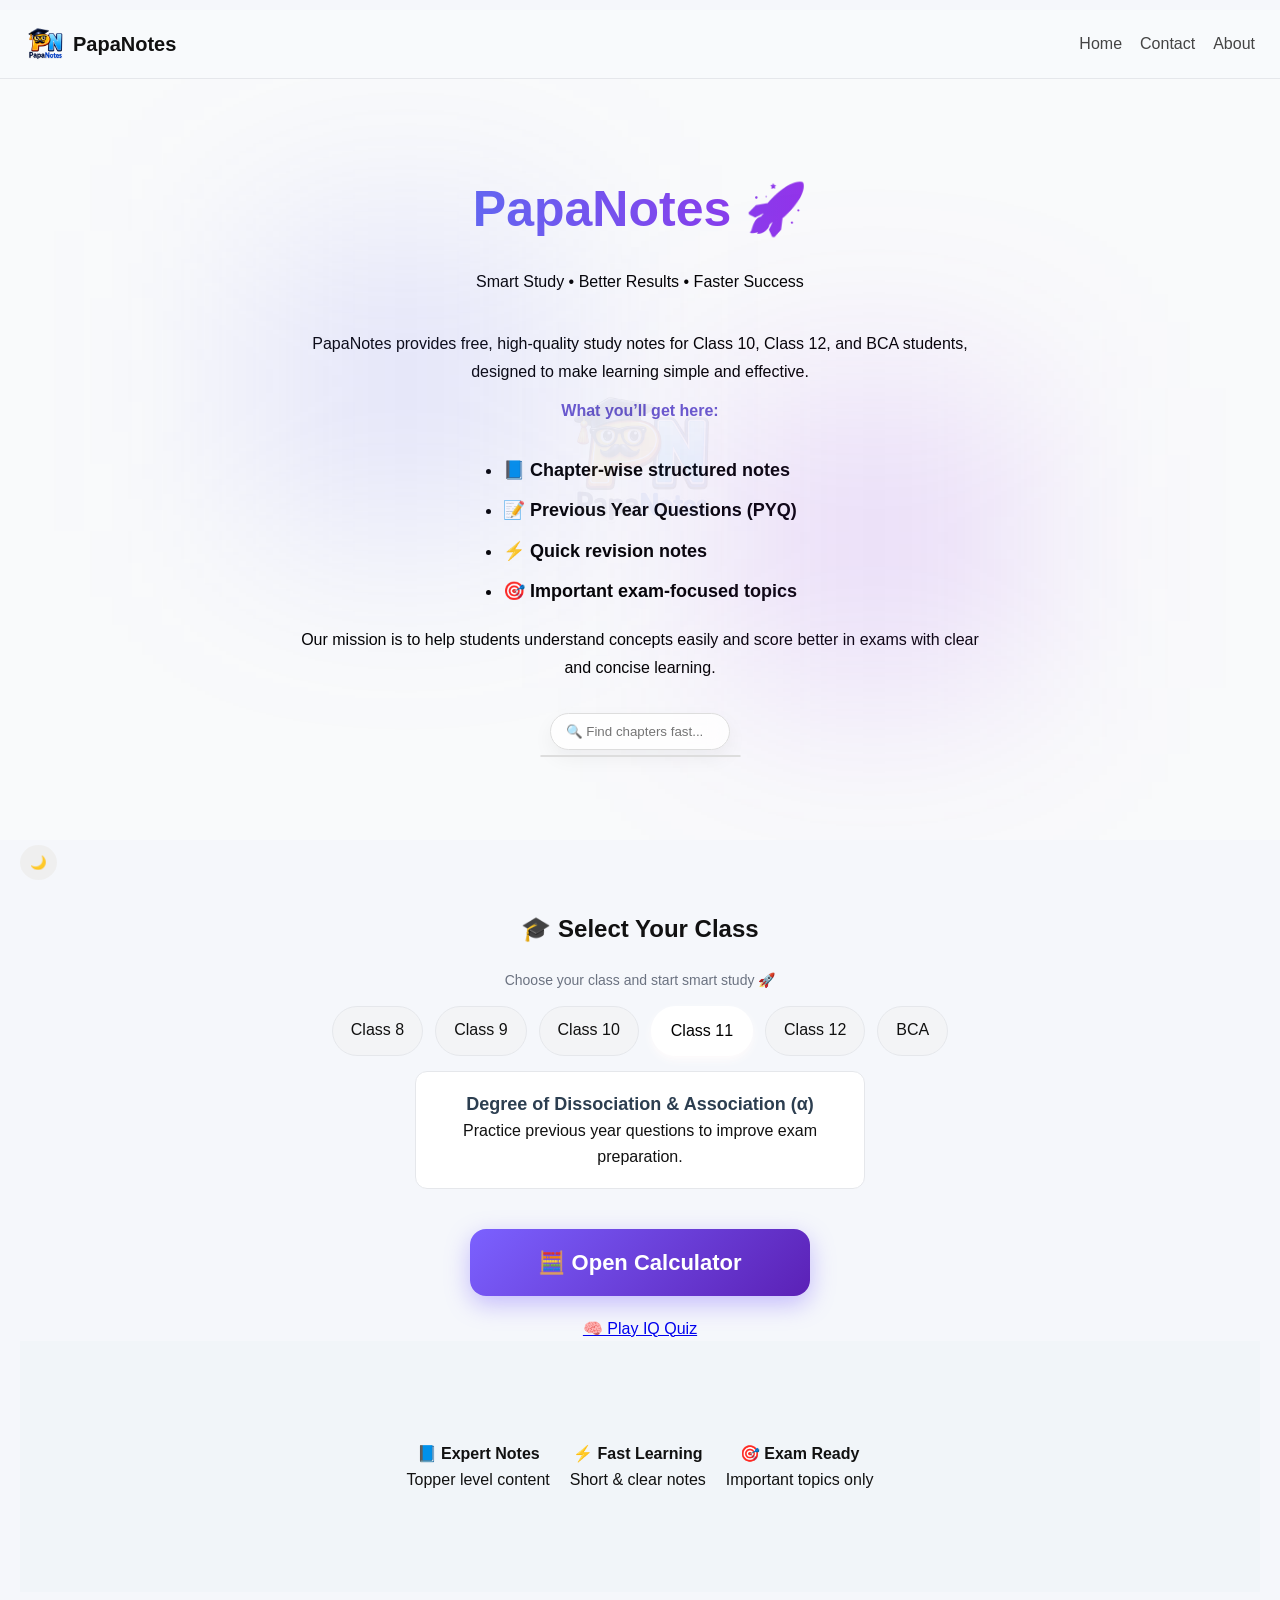
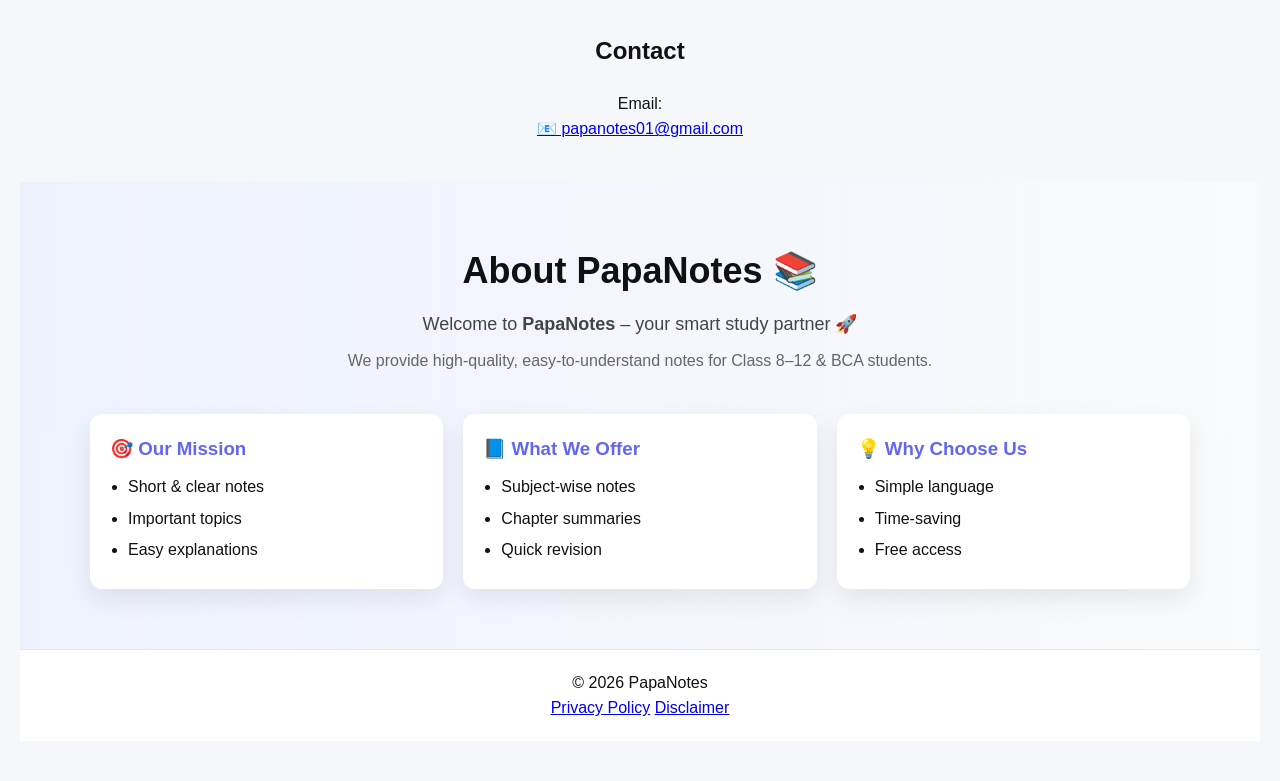
==== commit 36cee39c: "Add files via upload" ====
--- a/index.html
+++ b/index.html
@@ -993,7 +993,12 @@
 
 </div>
 
-<!-- IMAGE POPUP -->
+<!-- IQ QUIZ -->
+ <a href="iqquiz.html" class="iq-btn">
+
+🧠 Play IQ Quiz
+
+</a>
 
 
 <!-- FEATURES -->
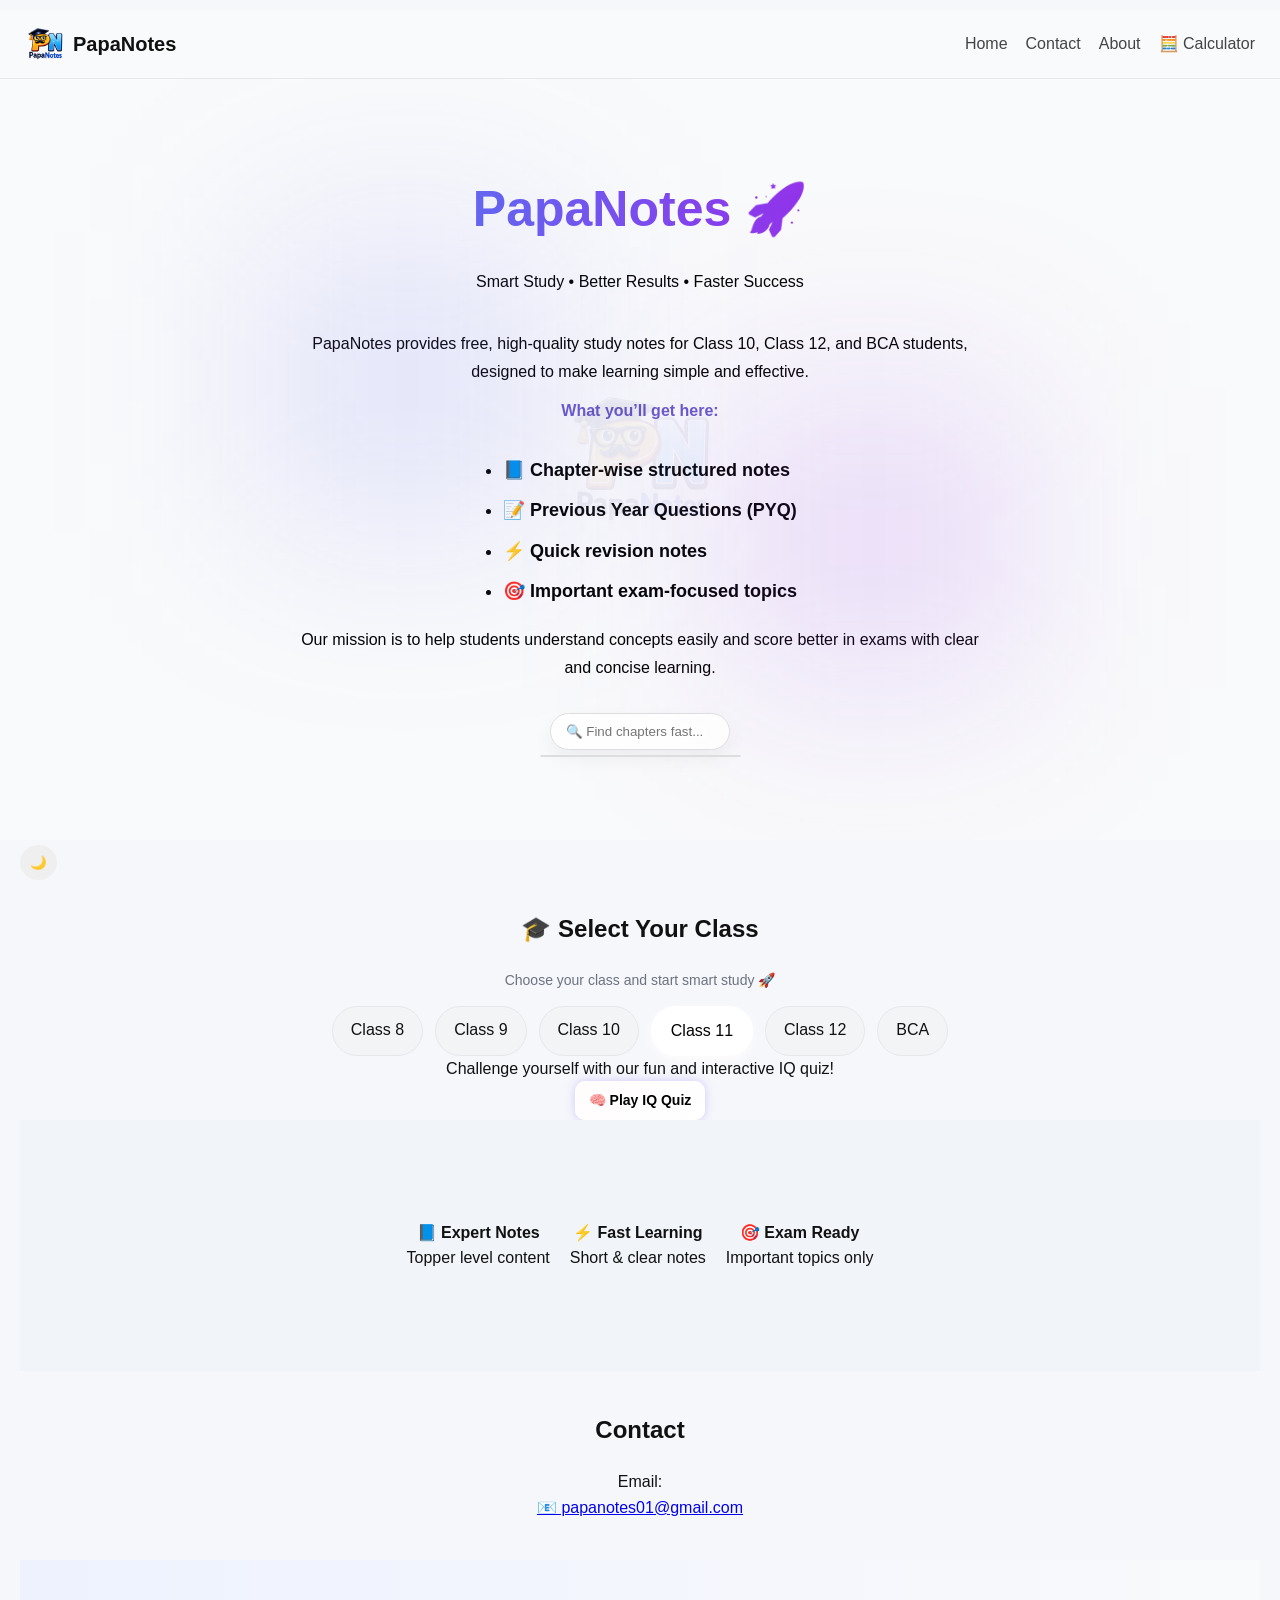
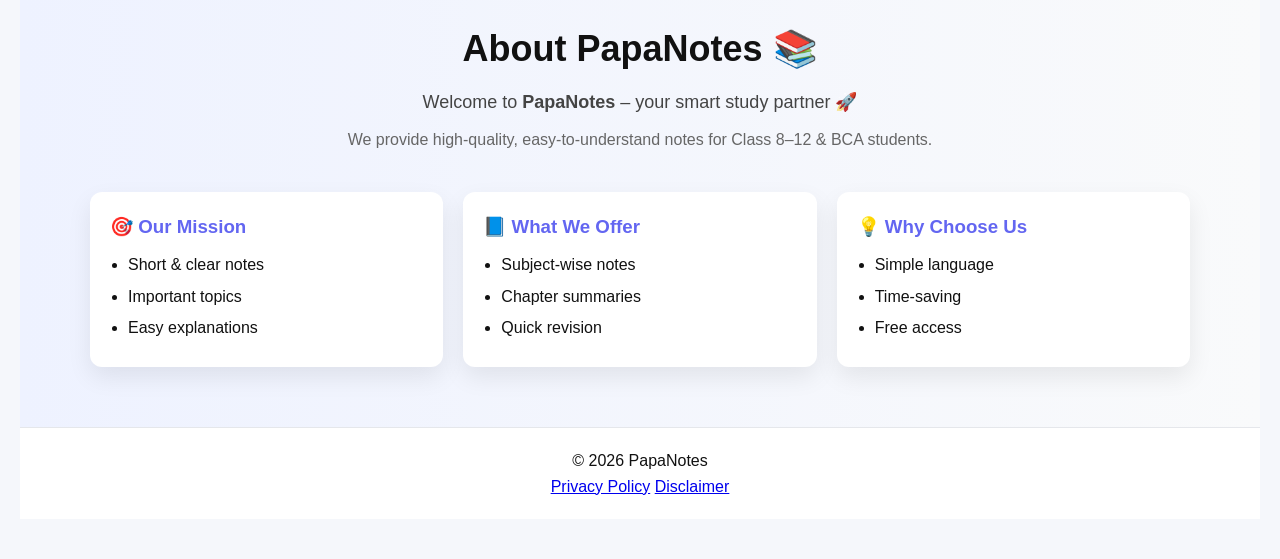
==== commit d72c0a70: "Add files via upload" ====
--- a/index.html
+++ b/index.html
@@ -51,6 +51,12 @@
     <a href="#" onclick="goHome()">Home</a>
     <a href="#contact">Contact</a>
     <a href="about.html">About</a>
+    <a href="calculator.html"
+class="calc-btn">
+
+🧮 Calculator
+
+</a>
 
 
   </div>
@@ -80,7 +86,7 @@
 
   <p>
   Our mission is to help students understand concepts easily and score better in exams with clear and concise learning.
-  </p>
+  </p> 
 
 </div>
 
@@ -913,96 +919,33 @@
 
   </div>
 </div>
-<!-- NOTES -->
-<section class="notes fade-up" id="notes">
-
-  <div class="container">  
-
-    <!-- 🔥 NEW IMAGE NOTE (α TOPIC) -->
-    <div class="card" onclick="toggleNote('alphaNote')">
-      <h3>Degree of Dissociation & Association (α)</h3>
-      <p>
-Practice previous year questions to improve exam preparation.
+
+<!-- IQ QUIZ -->
+
+<div class="iq-section fade-up">
+
+
+
+<p>
+
+Challenge yourself with our
+fun and interactive IQ quiz!
+
 </p>
 
-      <div id="alphaNote" class="note-content">
-        
-        <img src="alpha.jpg.jpeg" class="note-img" onclick="openImage(this.src)">
-
-        <a href="alpha.jpg.jpeg" target="_blank">🔍 Full View</a>
-        <a href="alpha.jpg.jpeg" download>⬇️ Download</a>
-
-      </div>
-    </div>
-
-  </div>
-</section>
-<!-- OPEN BUTTON -->
-
-<div class="calc-option"
-onclick="toggleCalculator()">
-
-🧮 Open Calculator
-
-</div>
-
-<!-- CALCULATOR -->
-
-<div id="calculator-box">
-
-  <div class="calc">
-
-    <input type="text"
-    id="display"
-    readonly>
-
-    <div class="buttons">
-
-      <button onclick="clearDisplay()">C</button>
-
-      <button onclick="appendValue('%')">%</button>
-
-      <button onclick="appendValue('/')">/</button>
-
-      <button onclick="deleteLast()">⌫</button>
-
-      <button onclick="appendValue('7')">7</button>
-      <button onclick="appendValue('8')">8</button>
-      <button onclick="appendValue('9')">9</button>
-      <button onclick="appendValue('*')">*</button>
-
-      <button onclick="appendValue('4')">4</button>
-      <button onclick="appendValue('5')">5</button>
-      <button onclick="appendValue('6')">6</button>
-      <button onclick="appendValue('-')">-</button>
-
-      <button onclick="appendValue('1')">1</button>
-      <button onclick="appendValue('2')">2</button>
-      <button onclick="appendValue('3')">3</button>
-      <button onclick="appendValue('+')">+</button>
-
-      <button onclick="appendValue('0')">0</button>
-
-      <button onclick="appendValue('.')">.</button>
-
-      <button onclick="calculate()">=</button>
-
-    </div>
-
-  </div>
-
-</div>
-
-<!-- IQ QUIZ -->
- <a href="iqquiz.html" class="iq-btn">
+<a href="iqquiz.html"
+class="iq-btn">
 
 🧠 Play IQ Quiz
 
 </a>
 
+</div>
 
 <!-- FEATURES -->
 <section class="features fade-up">
+  
+
   <div class="features">
   <div class="feature-box">
     <h4>📘 Expert Notes</h4>
--- a/note.css
+++ b/note.css
@@ -1575,122 +1575,54 @@
   }
 }
 
-/* OPEN BUTTON */
-
-.calc-option{
-
-width:90%;
-max-width:340px;
-
-margin:40px auto 20px;
-
-padding:16px;
+
+
+.iq-btn{
+
+display:inline-flex;
+
+align-items:center;
+justify-content:center;
+
+gap:6px;
+
+padding:8px 14px;
+
+font-size:14px;
+
+font-weight:600;
+
+border-radius:10px;
 
 background:linear-gradient(
 135deg,
-#7b61ff,
-#5b21b6);
-
-color:white;
-
-text-align:center;
-
-font-size:22px;
-
-font-weight:bold;
-
-border-radius:16px;
-
-cursor:pointer;
-
-box-shadow:0 8px 25px rgba(123,97,255,0.4);
-
-}
-
-/* HIDE CALCULATOR */
-
-#calculator-box{
-
-display:none;
-
-}
-
-/* CALCULATOR */
-
-.calc{
-
-width:320px;
-
-margin:20px auto;
-
-padding:20px;
-
-background:#1f2937;
-
-border-radius:20px;
-
-box-shadow:0 10px 30px rgba(0,0,0,0.3);
-
-}
-
-#display{
-
-width:100%;
-
-height:70px;
-
-border:none;
-
-outline:none;
-
-font-size:32px;
-
-padding:15px;
-
-border-radius:12px;
-
-margin-bottom:20px;
-
-text-align:right;
-
-background:#111827;
-
-color:white;
-
-}
-
-.buttons{
-
-display:grid;
-
-grid-template-columns:repeat(4,1fr);
-
-gap:12px;
-
-}
-
-.buttons button{
-
-height:65px;
-
-border:none;
-
-border-radius:14px;
-
-font-size:22px;
-
-font-weight:bold;
-
-cursor:pointer;
-
-background:#374151;
-
-color:white;
-
-}
-
-.buttons button:hover{
-
-background:#7b61ff;
+#fffcfc,
+#ffffff
+);
+
+color:rgb(1, 1, 1);
+
+text-decoration:none;
+
+box-shadow:
+0 0 10px rgba(123,97,255,0.3);
+
+transition:0.3s;
+
+}
+
+/* HOVER */
+
+.iq-btn:hover{
+
+transform:scale(1.03);
+
+}
+
+/* ICON */
+
+.iq-btn span{
+
+font-size:13px;
 
 }
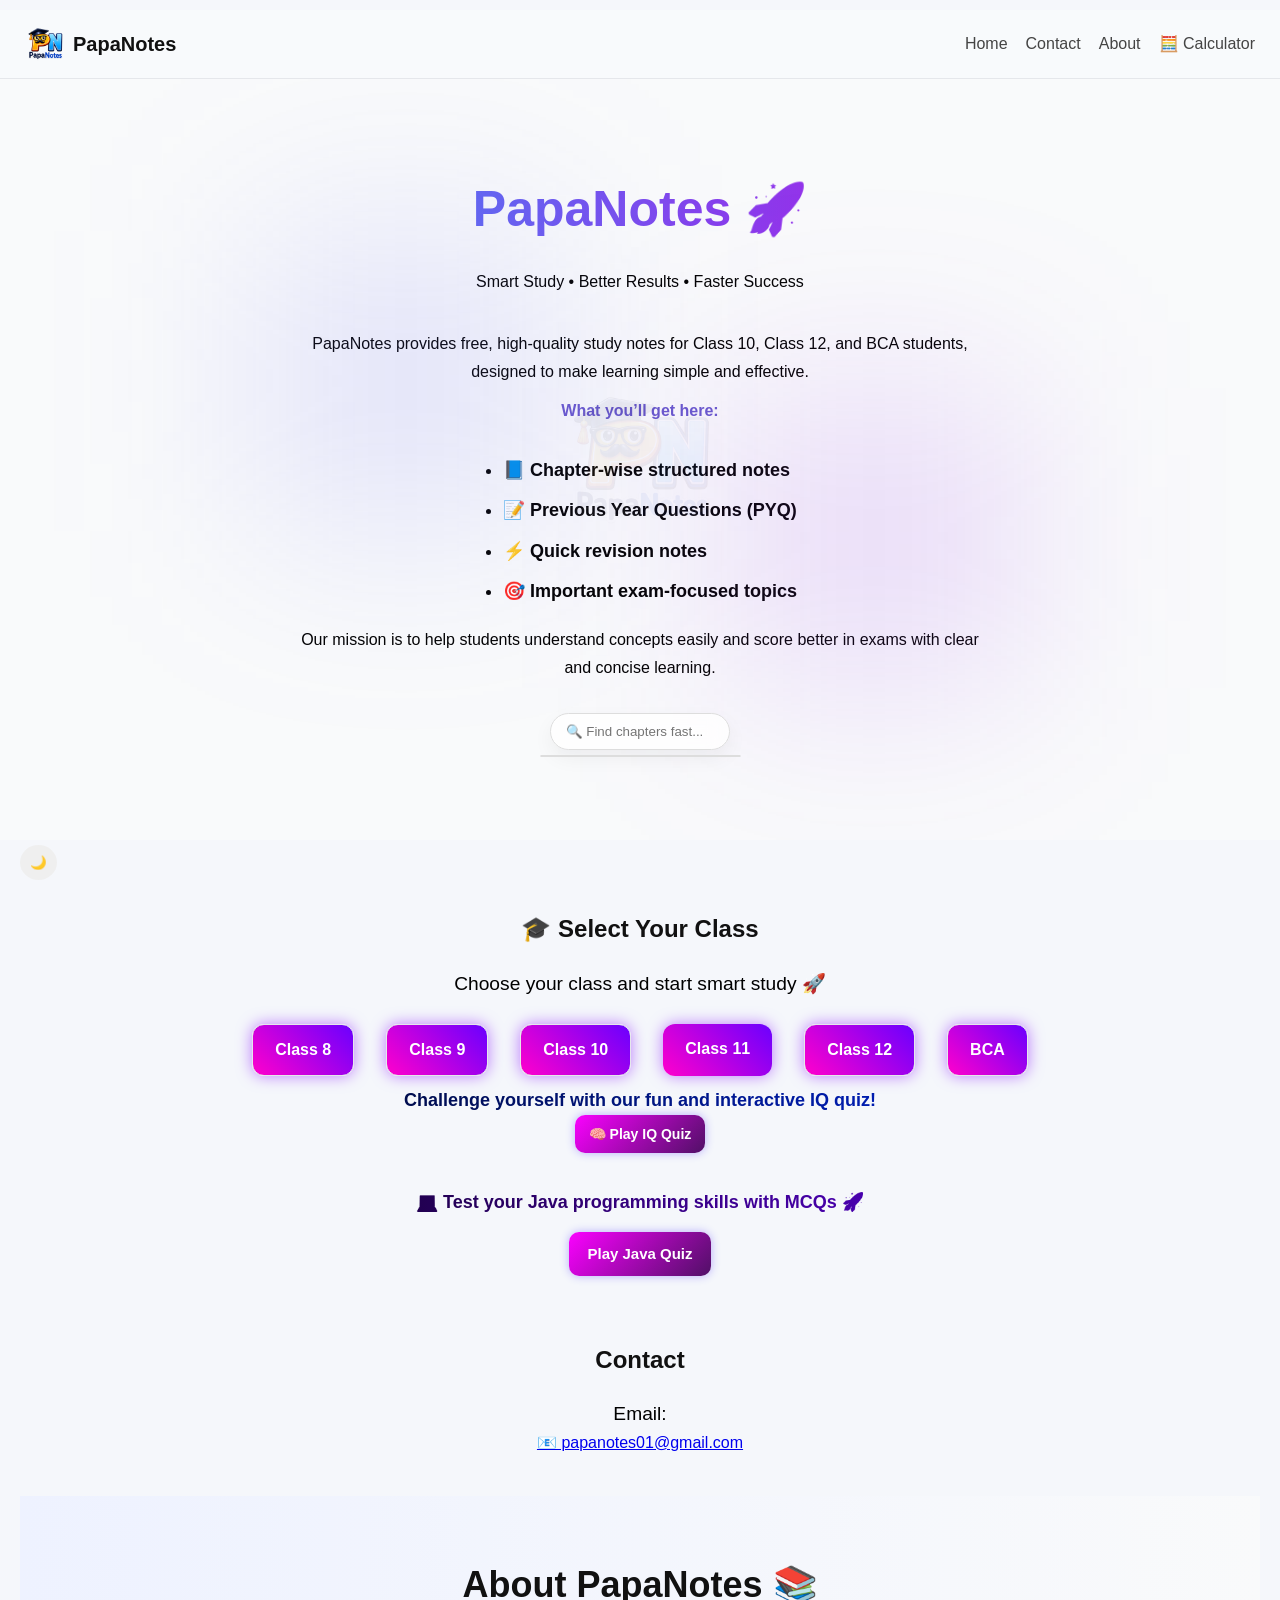
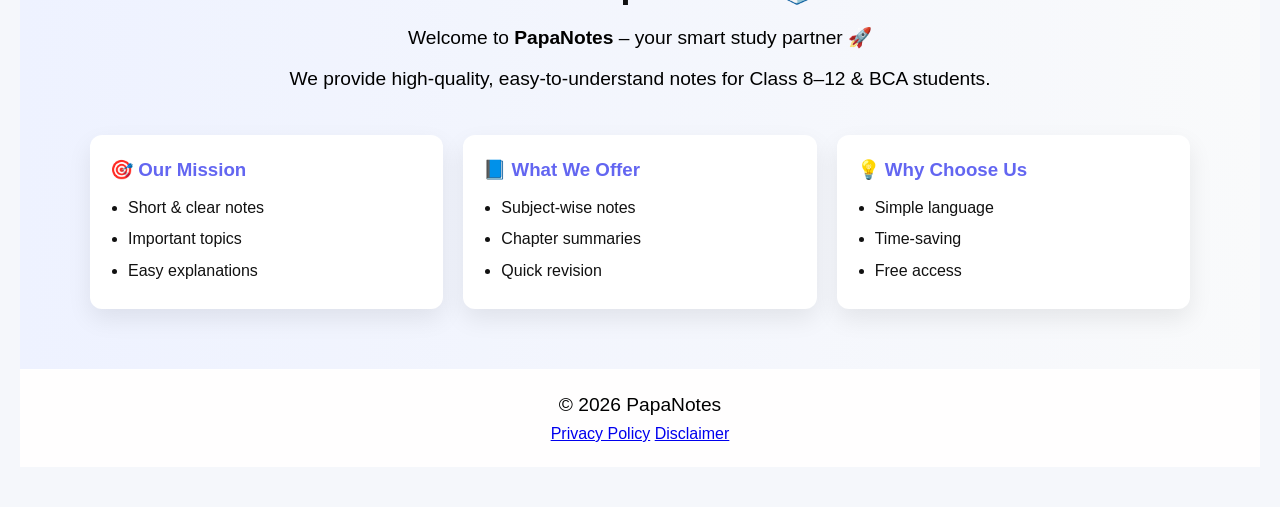
==== commit f72f08c5: "Add files via upload" ====
--- a/index.html
+++ b/index.html
@@ -937,32 +937,25 @@
 class="iq-btn">
 
 🧠 Play IQ Quiz
-
+<!-- JAVA QUIZ -->
 </a>
-
-</div>
-
-<!-- FEATURES -->
-<section class="features fade-up">
-  
-
-  <div class="features">
-  <div class="feature-box">
-    <h4>📘 Expert Notes</h4>
-    <p>Topper level content</p>
-  </div>
-
-  <div class="feature-box">
-    <h4>⚡ Fast Learning</h4>
-    <p>Short & clear notes</p>
-  </div>
-
-  <div class="feature-box">
-    <h4>🎯 Exam Ready</h4>
-    <p>Important topics only</p>
-  </div>
-</div>
-</section>
+</div>
+<div class="java-section fade-up">
+
+<p>
+💻 Test your Java programming skills with MCQs 🚀
+</p>
+
+<a href="java-mcq-test.html" class="java-btn">
+
+
+
+Play Java Quiz
+
+</a>
+
+</div>
+
 
 <!-- CONTACT -->
 <section id="contact" class="fade-up">
--- a/note.css
+++ b/note.css
@@ -105,6 +105,10 @@
   margin-bottom:20px;
   font-size:24px;
 }
+.categories p{
+  color: #000000;
+  font-size: larger;
+}
 
 /* FIX DOUBLE CAT BOX */
 .cat-box{
@@ -214,24 +218,6 @@
 /* ===== POPUP ===== */
 
 
-/* ===== FEATURES ===== */
-.features{
-  display:flex;
-  justify-content:center;
-  gap:20px;
-  flex-wrap:wrap;
-  padding:50px;
-  background:#f1f5f9;
-}
-
-.box{
-  width:200px;
-  padding:20px;
-  border-radius:10px;
-  background:white;
-  border:1px solid #e5e7eb;
-  text-align:center;
-}
 
 /* ===== CONTACT ===== */
 #contact{
@@ -243,8 +229,8 @@
 footer{
   text-align:center;
   padding:20px;
-  border-top:1px solid #e5e7eb;
-  background:white;
+  border-top:1px solid #ffffff;
+  background:rgb(255, 254, 254);
 }
 
 /* ===== MOBILE ===== */
@@ -421,6 +407,7 @@
 ========================= */
 #c12{
   text-align:center;
+  
 }
 
 #c12 p{
@@ -432,6 +419,7 @@
 ========================= */
 #c10{
   text-align:center;
+  
 }
 
 /* =========================
@@ -611,6 +599,7 @@
 /* subjects */
 .subjects{
   position: static !important;
+  
 }
 
 /* 🔥 IMPORTANT: card parent fix */
@@ -738,25 +727,26 @@
 
 /* NORMAL BUTTON */
 .cat{
-  padding:10px 18px;
-  border-radius:30px;
-  background:#f3f4f6;   /* same light grey */
-  border:1px solid #e5e7eb;
-  color:#111;
-}
-
-/* HOVER */
+    background:linear-gradient(45deg,#ff00cc,#6a00ff);
+    color:white;
+    padding:12px 22px;
+    margin:10px;
+    border-radius:12px;
+    font-weight:bold;
+    cursor:pointer;
+    transition:0.3s;
+    box-shadow:0 0 15px rgba(128,0,255,0.5);
+}
+
 .cat:hover{
-  background:#eff0f2;
-}
-
+    transform:scale(1.08);
+}
 /* ACTIVE (same for all) */
 /* ACTIVE CLASS (Class 11 selected) */
 .cat.active{
-  background:#ffffff;   /* white */
-  color:#000000;        /* black text */
-  border:2px solid #ffffff;  /* optional purple border */
-  box-shadow:0 4px 10px rgb(255, 252, 252);
+    background:linear-gradient(45deg,#ff00cc,#6a00ff);
+    color:white;
+    box-shadow:0 0 15px rgba(128,0,255,0.5);
 }
 
 /* 🔥 NOTE FIX (NO POPUP) */
@@ -1082,6 +1072,7 @@
 
 .subjects{
   display: none;
+  
 }
 
 .subjects.active{
@@ -1196,6 +1187,7 @@
   cursor: pointer;
   font-size: 14px;
   margin-right: 8px;
+  
 }
 
 /* PDF button */
@@ -1240,18 +1232,18 @@
 
 /* cards */
 #c10 .card{
-  background: linear-gradient(135deg, #f5f7fa, #e4e9f7);
+  background: linear-gradient(135deg, #ffffff, #e4e9f7);
   border-radius: 15px;
   padding: 15px;
   margin-bottom: 15px;
 
   box-shadow: 0 5px 15px rgba(0,0,0,0.1);
-  transition: 0.3s;
+  transition: 0.2s;
 }
 
 /* hover */
 #c10 .card:hover{
-  transform: translateY(-5px);
+  transform: translateY(-3px);
   box-shadow: 0 10px 25px rgba(0,0,0,0.15);
 }
 
@@ -1375,7 +1367,7 @@
   margin-bottom: 15px;
 
   box-shadow: 0 6px 18px rgba(0,0,0,0.1);
-  transition: 0.3s;
+  transition: 0.2s;
   cursor: pointer;
 }
 
@@ -1596,16 +1588,16 @@
 
 background:linear-gradient(
 135deg,
-#fffcfc,
-#ffffff
+#fb01ff,
+#501066
 );
 
-color:rgb(1, 1, 1);
+color:rgb(255, 255, 255);
 
 text-decoration:none;
 
 box-shadow:
-0 0 10px rgba(123,97,255,0.3);
+0 0 10px rgba(43, 1, 254, 0.3);
 
 transition:0.3s;
 
@@ -1625,4 +1617,93 @@
 
 font-size:13px;
 
+}
+.iq-section p{
+
+font-size:18px;
+
+font-weight:600;
+
+background:linear-gradient(
+90deg,
+#000000,
+#002aff
+);
+
+-webkit-background-clip:text;
+
+background-clip:text;
+
+-webkit-text-fill-color:transparent;
+
+}
+.java-section{
+
+text-align:center;
+
+margin-top:35px;
+margin-bottom:25px;
+
+}
+
+.java-section p{
+
+font-size:18px;
+
+font-weight:600;
+
+background:linear-gradient(
+90deg,
+#000000,
+#6a00ff
+);
+
+-webkit-background-clip:text;
+
+background-clip:text;
+
+-webkit-text-fill-color:transparent;
+
+margin-bottom:15px;
+
+}
+
+.java-btn{
+
+display:inline-flex;
+
+align-items:center;
+justify-content:center;
+
+gap:6px;
+
+padding:10px 18px;
+
+font-size:15px;
+
+font-weight:600;
+
+border-radius:10px;
+
+background:linear-gradient(
+135deg,
+#fb01ff,
+#501066
+);
+
+color:white;
+
+text-decoration:none;
+
+box-shadow:
+0 0 10px rgba(43, 1, 254, 0.3);
+
+transition:0.3s;
+
+}
+
+.java-btn:hover{
+
+transform:scale(1.05);
+
 }
